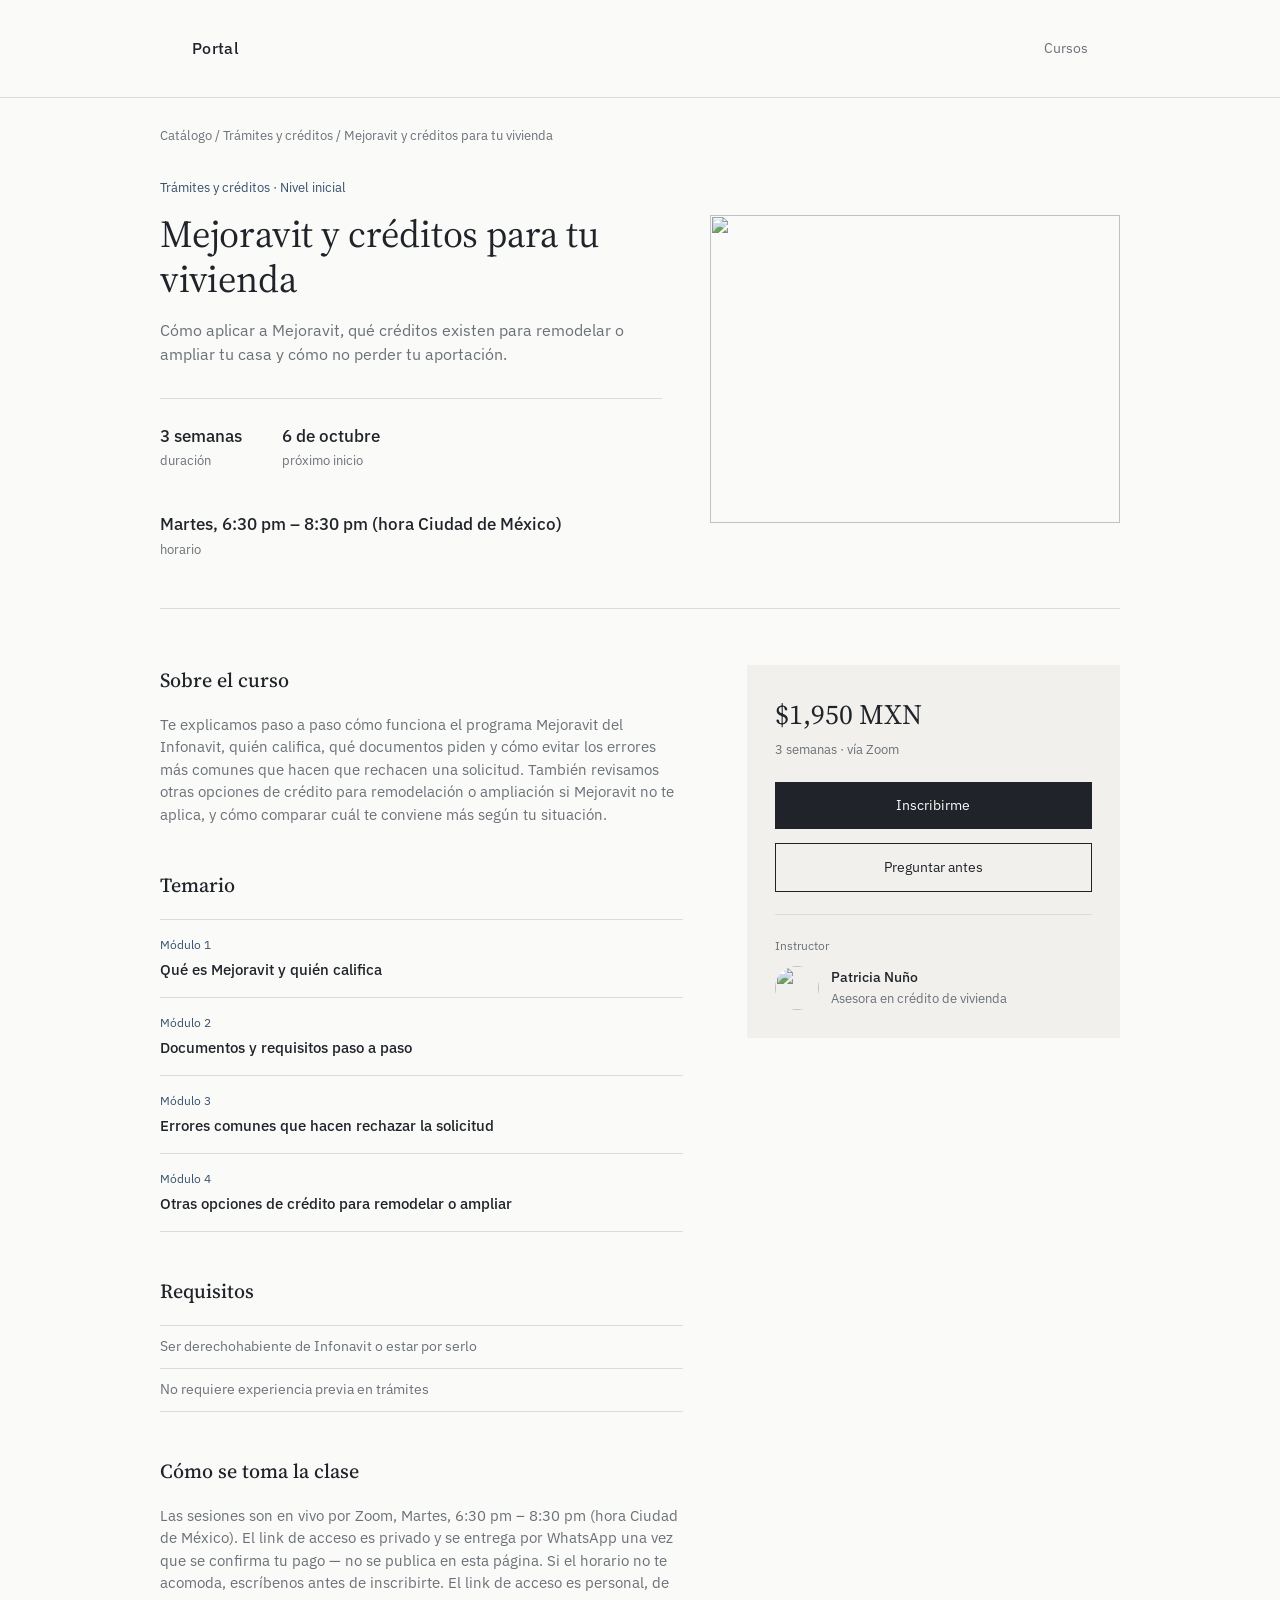
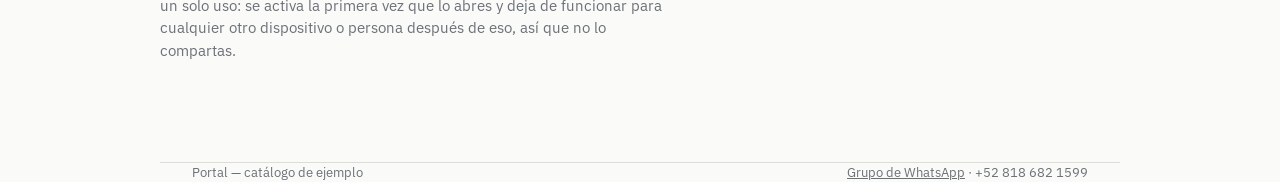
==== cursos/01-mejoravit-creditos.html @ c718700e "primera versión del sitio" ====
<!DOCTYPE html>
<html lang="es">
<head>
<meta charset="UTF-8">
<meta name="viewport" content="width=device-width, initial-scale=1.0, viewport-fit=cover">
<title>Mejoravit y créditos para tu vivienda — Portal</title>
<link rel="preconnect" href="https://fonts.googleapis.com">
<link href="https://fonts.googleapis.com/css2?family=Source+Serif+4:opsz,wght@8..60,400;8..60,500;8..60,600&family=IBM+Plex+Sans:wght@400;500&display=swap" rel="stylesheet">
<link rel="stylesheet" href="../style.css">
</head>
<body>

<header>
  <div class="wrap brandline">
    <a class="brand" href="../index.html">Portal</a>
    <nav>
      <a href="../index.html">Cursos</a>
    </nav>
  </div>
</header>

<div class="wrap breadcrumb">
  <a href="../index.html">Catálogo</a> / Trámites y créditos / Mejoravit y créditos para tu vivienda
</div>

<section class="wrap course-hero">
  <div>
    <div class="course-eyebrow">Trámites y créditos · Nivel inicial</div>
    <h1>Mejoravit y créditos para tu vivienda</h1>
    <p class="course-hero-sub">Cómo aplicar a Mejoravit, qué créditos existen para remodelar o ampliar tu casa y cómo no perder tu aportación.</p>
    <div class="course-facts">
      <div><strong>3 semanas</strong>duración</div>
      <div><strong>6 de octubre</strong>próximo inicio</div>
      <div><strong>Martes, 6:30 pm – 8:30 pm (hora Ciudad de México)</strong>horario</div>
    </div>
  </div>
  <div class="course-hero-img"><img src="https://picsum.photos/id/164/700/560" alt=""></div>
</section>

<section class="wrap detail-body">
  <div class="detail-main">
    <section class="reveal">
      <h2>Sobre el curso</h2>
      <p>Te explicamos paso a paso cómo funciona el programa Mejoravit del Infonavit, quién califica, qué documentos piden y cómo evitar los errores más comunes que hacen que rechacen una solicitud. También revisamos otras opciones de crédito para remodelación o ampliación si Mejoravit no te aplica, y cómo comparar cuál te conviene más según tu situación.</p>
    </section>
    <section class="reveal">
      <h2>Temario</h2>
      <div class="module reveal">
        <div class="module-num">Módulo 1</div>
        <div class="module-title">Qué es Mejoravit y quién califica</div>
      </div>
      <div class="module reveal">
        <div class="module-num">Módulo 2</div>
        <div class="module-title">Documentos y requisitos paso a paso</div>
      </div>
      <div class="module reveal">
        <div class="module-num">Módulo 3</div>
        <div class="module-title">Errores comunes que hacen rechazar la solicitud</div>
      </div>
      <div class="module reveal">
        <div class="module-num">Módulo 4</div>
        <div class="module-title">Otras opciones de crédito para remodelar o ampliar</div>
      </div>
    </section>
    <section class="reveal">
      <h2>Requisitos</h2>
      <ul class="req-list">
          <li>Ser derechohabiente de Infonavit o estar por serlo</li>
          <li>No requiere experiencia previa en trámites</li>
      </ul>
    </section>
    <section class="reveal">
      <h2>Cómo se toma la clase</h2>
      <p>Las sesiones son en vivo por Zoom, Martes, 6:30 pm – 8:30 pm (hora Ciudad de México). El link de acceso es privado y se entrega por WhatsApp una vez que se confirma tu pago — no se publica en esta página. Si el horario no te acomoda, escríbenos antes de inscribirte. El link de acceso es personal, de un solo uso: se activa la primera vez que lo abres y deja de funcionar para cualquier otro dispositivo o persona después de eso, así que no lo compartas.</p>
    </section>
  </div>

  <aside class="side-panel reveal">
    <div class="side-price">$1,950 MXN</div>
    <div class="side-duration">3 semanas · vía Zoom</div>
    <a class="btn-primary" href="#">Inscribirme</a>
    <a class="btn-primary" href="https://wa.me/528186821599?text=Hola%20Jennyfer%2C%20tengo%20una%20pregunta%20sobre%20el%20curso%3A%20Mejoravit%20y%20cr%C3%A9ditos%20para%20tu%20vivienda" target="_blank" rel="noopener" style="background:transparent;color:var(--ink);border:1px solid var(--ink);">Preguntar antes</a>
    <div class="instructor">
      <div class="instructor-label">Instructor</div>
      <div class="instructor-row">
        <div class="instructor-photo"><img src="https://i.pravatar.cc/88?u=mejoravit-creditos" alt=""></div>
        <div>
          <div class="instructor-name">Patricia Nuño</div>
          <div class="instructor-role">Asesora en crédito de vivienda</div>
        </div>
      </div>
    </div>
  </aside>
</section>

<footer class="wrap">
  <div>Portal — catálogo de ejemplo</div>
  <div><a href="https://chat.whatsapp.com/GaOKJKjIUR4LKkGJ25eEUl?s=cl&amp;p=i&amp;mlu=4&amp;ilr=4" target="_blank" rel="noopener">Grupo de WhatsApp</a> · +52 818 682 1599</div>
</footer>

<script>
if (!window.matchMedia('(prefers-reduced-motion: reduce)').matches) {
  var els = document.querySelectorAll('.reveal');
  var io = new IntersectionObserver(function(entries){
    entries.forEach(function(e){
      if (e.isIntersecting) { e.target.classList.add('is-visible'); io.unobserve(e.target); }
    });
  }, {threshold:0.12});
  els.forEach(function(el){ io.observe(el); });
} else {
  document.querySelectorAll('.reveal').forEach(function(el){ el.classList.add('is-visible'); });
}
document.addEventListener('contextmenu', function(e){ e.preventDefault(); });
</script>

</body>
</html>
---- style.css ----
:root{
  --bg:#FAFAF8;
  --ink:#20242A;
  --ink-soft:#6B7178;
  --accent:#37506B;
  --line:#DDDCD6;
  --panel:#F1F0EC;
}
*{box-sizing:border-box;margin:0;padding:0;}
html{scroll-behavior:smooth;}
body{
  background:var(--bg);
  color:var(--ink);
  font-family:'IBM Plex Sans',sans-serif;
  line-height:1.55;
  -webkit-font-smoothing:antialiased;
}
a{color:inherit;}
img{display:block;width:100%;height:100%;object-fit:cover;}
.wrap{max-width:960px;margin:0 auto;padding:0 32px;}

header{padding:36px 0;border-bottom:1px solid var(--line);}
.brandline{display:flex;justify-content:space-between;align-items:center;flex-wrap:wrap;gap:14px;}
.brand{font-size:16px;font-weight:500;letter-spacing:0.02em;text-decoration:none;}
nav{display:flex;gap:28px;font-size:14px;color:var(--ink-soft);}
nav a{text-decoration:none;transition:color .15s ease;}
nav a:hover{color:var(--ink);}

.hero{padding:80px 0 72px;}
h1{
  font-family:'Source Serif 4',serif;
  font-weight:400;
  font-size:clamp(32px,4.6vw,46px);
  line-height:1.18;
  max-width:640px;
  letter-spacing:-0.005em;
}
.hero-sub{margin-top:20px;max-width:480px;font-size:16px;color:var(--ink-soft);}
.hero-meta{margin-top:44px;display:flex;gap:52px;flex-wrap:wrap;}
.hero-meta div{font-size:13px;color:var(--ink-soft);}
.hero-meta strong{display:block;font-size:22px;font-weight:500;color:var(--ink);margin-bottom:2px;}

.category{padding:64px 0;border-top:1px solid var(--line);}
.cat-head{margin-bottom:36px;}
.cat-title{font-family:'Source Serif 4',serif;font-weight:400;font-size:24px;}
.cat-count{font-size:13px;color:var(--ink-soft);margin-top:4px;}

.grid{display:grid;grid-template-columns:repeat(2,1fr);gap:1px;background:var(--line);border:1px solid var(--line);}
.card{background:var(--bg);display:flex;flex-direction:column;}
.card-img{aspect-ratio:16/10;background:var(--panel);overflow:hidden;filter:grayscale(35%) contrast(1.02);}
.card-body{padding:24px;flex:1;display:flex;flex-direction:column;}
.card-title{font-family:'Source Serif 4',serif;font-size:18px;font-weight:500;margin-bottom:8px;}
.card-desc{font-size:13.5px;color:var(--ink-soft);flex:1;margin-bottom:18px;}
.card-foot{display:flex;justify-content:space-between;align-items:flex-end;border-top:1px solid var(--line);padding-top:14px;}
.price{font-size:16px;font-weight:500;}
.duration{font-size:12px;color:var(--ink-soft);margin-top:2px;}
.btn{font-size:12.5px;color:var(--accent);text-decoration:none;border-bottom:1px solid var(--accent);padding-bottom:1px;}
a.card-link{text-decoration:none;}

.cta{margin-top:8px;padding:72px 0;border-top:1px solid var(--line);display:flex;justify-content:space-between;align-items:center;flex-wrap:wrap;gap:24px;}
.cta-text{font-family:'Source Serif 4',serif;font-size:22px;max-width:420px;line-height:1.3;}
.btn-primary{display:inline-block;background:var(--ink);color:var(--bg);text-decoration:none;padding:13px 26px;font-size:13.5px;}

footer{padding:28px 0 44px;font-size:12.5px;color:var(--ink-soft);display:flex;justify-content:space-between;flex-wrap:wrap;gap:10px;border-top:1px solid var(--line);}

/* ---- course detail page ---- */
.breadcrumb{font-size:13px;color:var(--ink-soft);padding:28px 0 0;}
.breadcrumb a{text-decoration:none;color:var(--ink-soft);}
.breadcrumb a:hover{color:var(--ink);}

.course-hero{padding:32px 0 48px;display:grid;grid-template-columns:1.1fr 0.9fr;gap:48px;align-items:center;}
.course-hero-img{aspect-ratio:4/3;overflow:hidden;filter:grayscale(30%) contrast(1.02);}
.course-eyebrow{font-size:13px;color:var(--accent);margin-bottom:14px;}
.course-hero h1{font-size:clamp(28px,3.6vw,38px);max-width:none;}
.course-hero-sub{margin-top:16px;font-size:15.5px;color:var(--ink-soft);}

.course-facts{display:flex;gap:40px;flex-wrap:wrap;margin-top:32px;padding-top:24px;border-top:1px solid var(--line);}
.course-facts div{font-size:13px;color:var(--ink-soft);}
.course-facts strong{display:block;font-size:17px;font-weight:500;color:var(--ink);margin-bottom:2px;}

.detail-body{padding:56px 0;border-top:1px solid var(--line);display:grid;grid-template-columns:1.4fr 1fr;gap:64px;}
.detail-main h2{font-family:'Source Serif 4',serif;font-weight:500;font-size:20px;margin-bottom:18px;}
.detail-main section{margin-bottom:44px;}
.detail-main p{font-size:14.5px;color:var(--ink-soft);margin-bottom:14px;}

.module{border-top:1px solid var(--line);padding:16px 0;}
.module:last-child{border-bottom:1px solid var(--line);}
.module-num{font-size:12px;color:var(--accent);margin-bottom:4px;}
.module-title{font-size:14.5px;font-weight:500;}

.req-list{list-style:none;}
.req-list li{font-size:14px;color:var(--ink-soft);padding:10px 0;border-top:1px solid var(--line);}
.req-list li:last-child{border-bottom:1px solid var(--line);}

.side-panel{background:var(--panel);padding:28px;height:fit-content;position:sticky;top:24px;}
.side-price{font-family:'Source Serif 4',serif;font-size:28px;margin-bottom:4px;}
.side-duration{font-size:13px;color:var(--ink-soft);margin-bottom:22px;}
.side-panel .btn-primary{display:block;text-align:center;width:100%;margin-bottom:14px;}
.instructor{margin-top:22px;padding-top:22px;border-top:1px solid var(--line);}
.instructor-label{font-size:12px;color:var(--ink-soft);margin-bottom:10px;}
.instructor-row{display:flex;gap:12px;align-items:center;}
.instructor-photo{width:44px;height:44px;border-radius:50%;overflow:hidden;flex:none;filter:grayscale(30%);}
.instructor-name{font-size:14px;font-weight:500;}
.instructor-role{font-size:12.5px;color:var(--ink-soft);}

@media (max-width:760px){
  .course-hero{grid-template-columns:1fr;gap:24px;}
  .detail-body{grid-template-columns:1fr;gap:40px;}
  .side-panel{position:static;}
}
@media (max-width:640px){
  .grid{grid-template-columns:1fr;}
  nav{gap:18px;font-size:13px;}
  .cta{flex-direction:column;align-items:flex-start;}
}
@media (max-width:420px){
  .wrap{padding:0 20px;}
  h1{font-size:28px;}
  .hero{padding:52px 0 44px;}
  .hero-meta{gap:28px;}
  .course-facts{gap:24px;}
  .cat-title{font-size:20px;}
}

/* ---- deterrente parcial de copia (no bloquea capturas de pantalla) ---- */
body{
  -webkit-user-select:none;
  -moz-user-select:none;
  user-select:none;
  -webkit-touch-callout:none;
}
input, textarea{-webkit-user-select:text;user-select:text;}
img{-webkit-user-drag:none;user-drag:none;pointer-events:none;}
.card-img img, .course-hero-img img, .instructor-photo img{pointer-events:none;}

/* ---- animaciones de entrada ---- */
.reveal{opacity:0;transform:translateY(18px);transition:opacity .6s ease, transform .6s ease;}
.reveal.is-visible{opacity:1;transform:translateY(0);}
.btn-primary, .btn{transition:transform .15s ease, opacity .15s ease;}
.btn-primary:active{transform:scale(0.97);}
.card{transition:transform .25s ease;}
.card:hover{transform:translateY(-3px);}

@media (prefers-reduced-motion:reduce){
  html{scroll-behavior:auto;}
  *{transition:none !important;}
  .reveal{opacity:1;transform:none;}
}
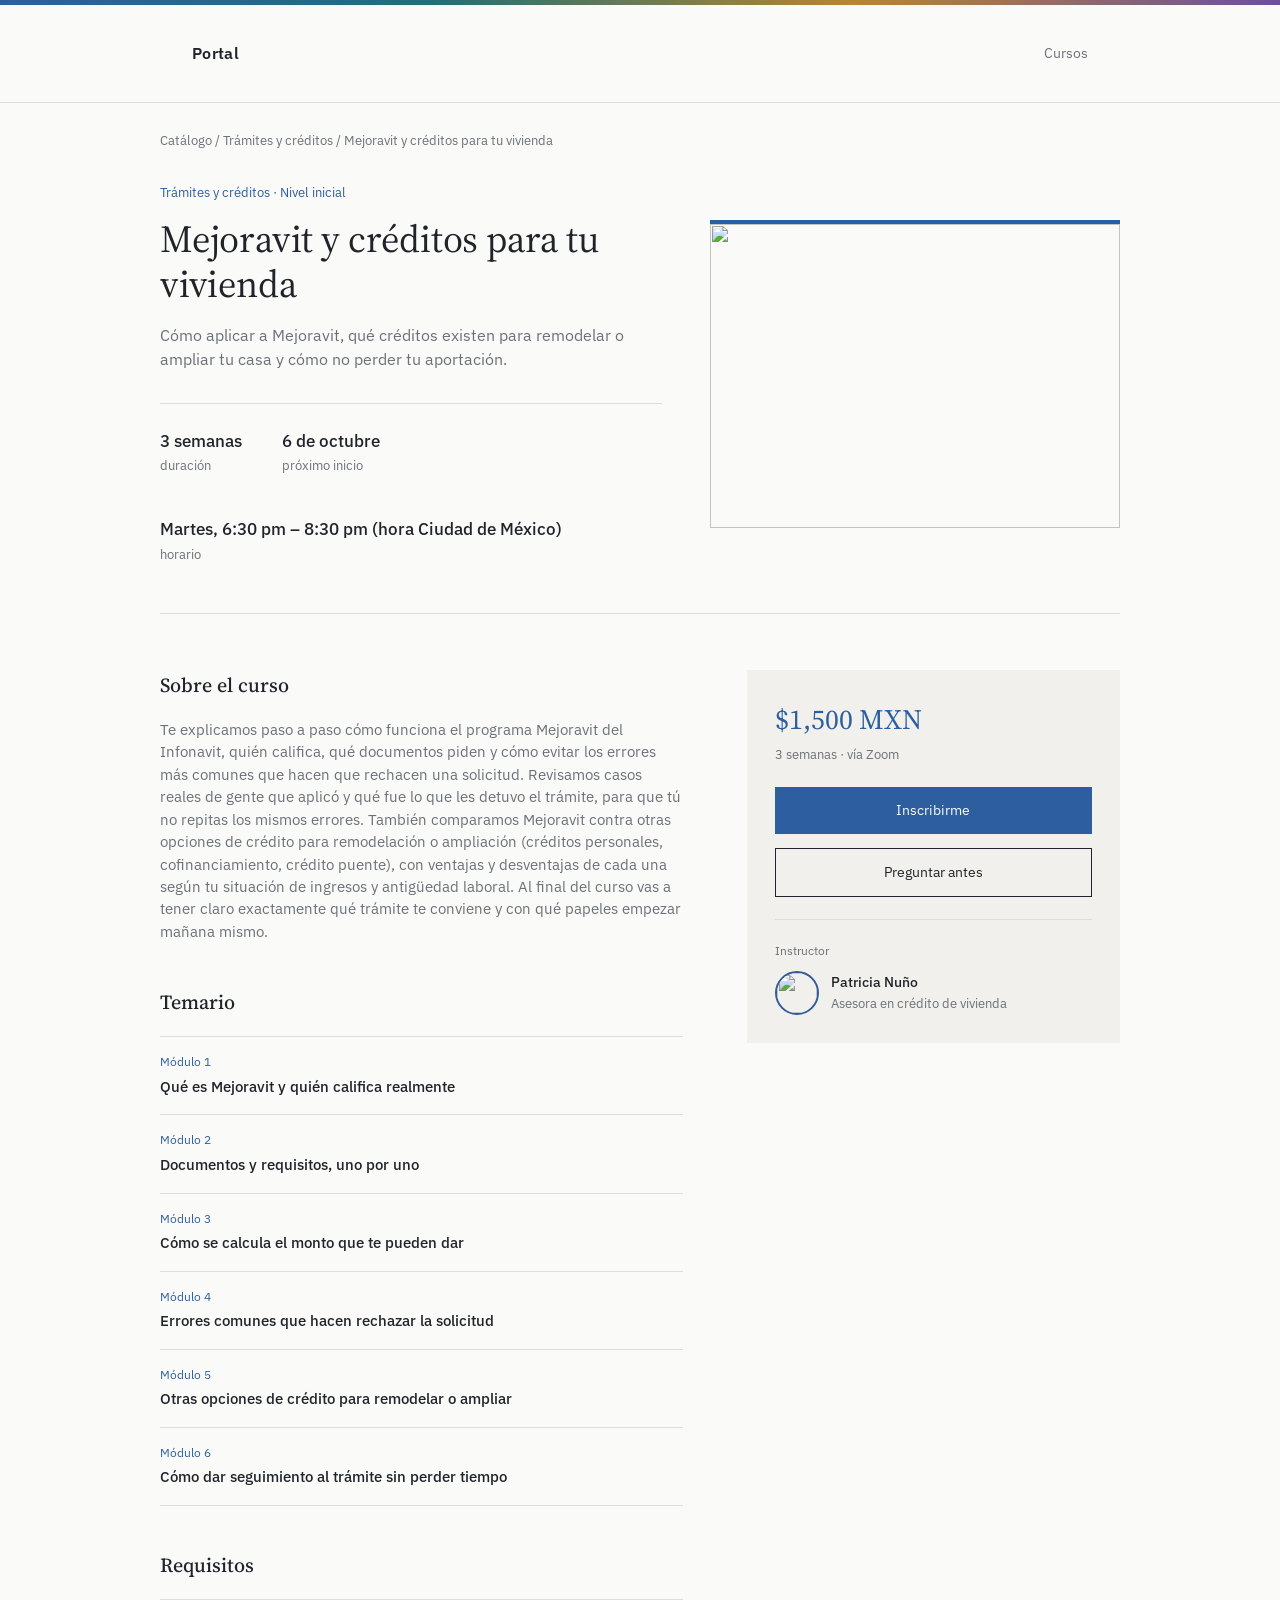
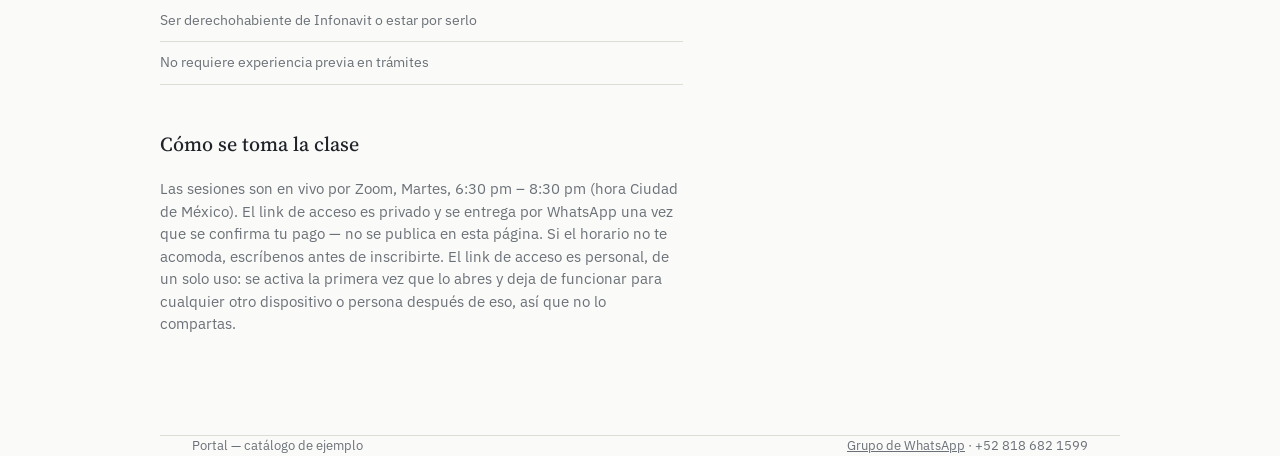
==== commit 06437a3b: "más color y contenido en los cursos" ====
--- a/cursos/01-mejoravit-creditos.html
+++ b/cursos/01-mejoravit-creditos.html
@@ -8,7 +8,8 @@
 <link href="https://fonts.googleapis.com/css2?family=Source+Serif+4:opsz,wght@8..60,400;8..60,500;8..60,600&family=IBM+Plex+Sans:wght@400;500&display=swap" rel="stylesheet">
 <link rel="stylesheet" href="../style.css">
 </head>
-<body>
+<body style="--accent:#2D5FA0;--accent-soft:#DCE6F5;">
+<div class="topbar"></div>
 
 <header>
   <div class="wrap brandline">
@@ -41,25 +42,33 @@
   <div class="detail-main">
     <section class="reveal">
       <h2>Sobre el curso</h2>
-      <p>Te explicamos paso a paso cómo funciona el programa Mejoravit del Infonavit, quién califica, qué documentos piden y cómo evitar los errores más comunes que hacen que rechacen una solicitud. También revisamos otras opciones de crédito para remodelación o ampliación si Mejoravit no te aplica, y cómo comparar cuál te conviene más según tu situación.</p>
+      <p>Te explicamos paso a paso cómo funciona el programa Mejoravit del Infonavit, quién califica, qué documentos piden y cómo evitar los errores más comunes que hacen que rechacen una solicitud. Revisamos casos reales de gente que aplicó y qué fue lo que les detuvo el trámite, para que tú no repitas los mismos errores. También comparamos Mejoravit contra otras opciones de crédito para remodelación o ampliación (créditos personales, cofinanciamiento, crédito puente), con ventajas y desventajas de cada una según tu situación de ingresos y antigüedad laboral. Al final del curso vas a tener claro exactamente qué trámite te conviene y con qué papeles empezar mañana mismo.</p>
     </section>
     <section class="reveal">
       <h2>Temario</h2>
       <div class="module reveal">
         <div class="module-num">Módulo 1</div>
-        <div class="module-title">Qué es Mejoravit y quién califica</div>
+        <div class="module-title">Qué es Mejoravit y quién califica realmente</div>
       </div>
       <div class="module reveal">
         <div class="module-num">Módulo 2</div>
-        <div class="module-title">Documentos y requisitos paso a paso</div>
+        <div class="module-title">Documentos y requisitos, uno por uno</div>
       </div>
       <div class="module reveal">
         <div class="module-num">Módulo 3</div>
+        <div class="module-title">Cómo se calcula el monto que te pueden dar</div>
+      </div>
+      <div class="module reveal">
+        <div class="module-num">Módulo 4</div>
         <div class="module-title">Errores comunes que hacen rechazar la solicitud</div>
       </div>
       <div class="module reveal">
-        <div class="module-num">Módulo 4</div>
+        <div class="module-num">Módulo 5</div>
         <div class="module-title">Otras opciones de crédito para remodelar o ampliar</div>
+      </div>
+      <div class="module reveal">
+        <div class="module-num">Módulo 6</div>
+        <div class="module-title">Cómo dar seguimiento al trámite sin perder tiempo</div>
       </div>
     </section>
     <section class="reveal">
@@ -76,7 +85,7 @@
   </div>
 
   <aside class="side-panel reveal">
-    <div class="side-price">$1,950 MXN</div>
+    <div class="side-price">$1,500 MXN</div>
     <div class="side-duration">3 semanas · vía Zoom</div>
     <a class="btn-primary" href="#">Inscribirme</a>
     <a class="btn-primary" href="https://wa.me/528186821599?text=Hola%20Jennyfer%2C%20tengo%20una%20pregunta%20sobre%20el%20curso%3A%20Mejoravit%20y%20cr%C3%A9ditos%20para%20tu%20vivienda" target="_blank" rel="noopener" style="background:transparent;color:var(--ink);border:1px solid var(--ink);">Preguntar antes</a>
--- a/style.css
+++ b/style.css
@@ -20,13 +20,14 @@
 .wrap{max-width:960px;margin:0 auto;padding:0 32px;}
 
 header{padding:36px 0;border-bottom:1px solid var(--line);}
+.topbar{height:5px;background:linear-gradient(90deg,#2D5FA0,#1F6F78,#B8862E,#6B4FA0);}
 .brandline{display:flex;justify-content:space-between;align-items:center;flex-wrap:wrap;gap:14px;}
-.brand{font-size:16px;font-weight:500;letter-spacing:0.02em;text-decoration:none;}
+.brand{font-size:16px;font-weight:600;letter-spacing:0.02em;text-decoration:none;}
 nav{display:flex;gap:28px;font-size:14px;color:var(--ink-soft);}
 nav a{text-decoration:none;transition:color .15s ease;}
 nav a:hover{color:var(--ink);}
 
-.hero{padding:80px 0 72px;}
+.hero{padding:80px 0 72px;background:linear-gradient(180deg,var(--panel) 0%, var(--bg) 100%);}
 h1{
   font-family:'Source Serif 4',serif;
   font-weight:400;
@@ -41,20 +42,21 @@
 .hero-meta strong{display:block;font-size:22px;font-weight:500;color:var(--ink);margin-bottom:2px;}
 
 .category{padding:64px 0;border-top:1px solid var(--line);}
-.cat-head{margin-bottom:36px;}
-.cat-title{font-family:'Source Serif 4',serif;font-weight:400;font-size:24px;}
+.cat-head{margin-bottom:36px;display:flex;align-items:center;gap:14px;}
+.cat-dot{width:10px;height:10px;border-radius:50%;background:var(--accent);flex:none;}
+.cat-title{font-family:'Source Serif 4',serif;font-weight:400;font-size:24px;color:var(--accent);}
 .cat-count{font-size:13px;color:var(--ink-soft);margin-top:4px;}
 
 .grid{display:grid;grid-template-columns:repeat(2,1fr);gap:1px;background:var(--line);border:1px solid var(--line);}
-.card{background:var(--bg);display:flex;flex-direction:column;}
-.card-img{aspect-ratio:16/10;background:var(--panel);overflow:hidden;filter:grayscale(35%) contrast(1.02);}
+.card{background:var(--bg);display:flex;flex-direction:column;border-top:3px solid var(--accent);}
+.card-img{aspect-ratio:16/10;background:var(--panel);overflow:hidden;filter:grayscale(8%) saturate(1.15) contrast(1.05);}
 .card-body{padding:24px;flex:1;display:flex;flex-direction:column;}
 .card-title{font-family:'Source Serif 4',serif;font-size:18px;font-weight:500;margin-bottom:8px;}
 .card-desc{font-size:13.5px;color:var(--ink-soft);flex:1;margin-bottom:18px;}
 .card-foot{display:flex;justify-content:space-between;align-items:flex-end;border-top:1px solid var(--line);padding-top:14px;}
-.price{font-size:16px;font-weight:500;}
+.price{font-size:16px;font-weight:600;color:var(--accent);}
 .duration{font-size:12px;color:var(--ink-soft);margin-top:2px;}
-.btn{font-size:12.5px;color:var(--accent);text-decoration:none;border-bottom:1px solid var(--accent);padding-bottom:1px;}
+.btn{font-size:12.5px;color:var(--bg);text-decoration:none;background:var(--accent);padding:6px 12px;border-radius:3px;}
 a.card-link{text-decoration:none;}
 
 .cta{margin-top:8px;padding:72px 0;border-top:1px solid var(--line);display:flex;justify-content:space-between;align-items:center;flex-wrap:wrap;gap:24px;}
@@ -69,7 +71,7 @@
 .breadcrumb a:hover{color:var(--ink);}
 
 .course-hero{padding:32px 0 48px;display:grid;grid-template-columns:1.1fr 0.9fr;gap:48px;align-items:center;}
-.course-hero-img{aspect-ratio:4/3;overflow:hidden;filter:grayscale(30%) contrast(1.02);}
+.course-hero-img{aspect-ratio:4/3;overflow:hidden;filter:grayscale(8%) saturate(1.15) contrast(1.05);border-top:4px solid var(--accent);}
 .course-eyebrow{font-size:13px;color:var(--accent);margin-bottom:14px;}
 .course-hero h1{font-size:clamp(28px,3.6vw,38px);max-width:none;}
 .course-hero-sub{margin-top:16px;font-size:15.5px;color:var(--ink-soft);}
@@ -93,13 +95,13 @@
 .req-list li:last-child{border-bottom:1px solid var(--line);}
 
 .side-panel{background:var(--panel);padding:28px;height:fit-content;position:sticky;top:24px;}
-.side-price{font-family:'Source Serif 4',serif;font-size:28px;margin-bottom:4px;}
+.side-price{font-family:'Source Serif 4',serif;font-size:28px;margin-bottom:4px;color:var(--accent);}
 .side-duration{font-size:13px;color:var(--ink-soft);margin-bottom:22px;}
-.side-panel .btn-primary{display:block;text-align:center;width:100%;margin-bottom:14px;}
+.side-panel .btn-primary{display:block;text-align:center;width:100%;margin-bottom:14px;background:var(--accent);}
 .instructor{margin-top:22px;padding-top:22px;border-top:1px solid var(--line);}
 .instructor-label{font-size:12px;color:var(--ink-soft);margin-bottom:10px;}
 .instructor-row{display:flex;gap:12px;align-items:center;}
-.instructor-photo{width:44px;height:44px;border-radius:50%;overflow:hidden;flex:none;filter:grayscale(30%);}
+.instructor-photo{width:44px;height:44px;border-radius:50%;overflow:hidden;flex:none;filter:grayscale(10%);border:2px solid var(--accent);}
 .instructor-name{font-size:14px;font-weight:500;}
 .instructor-role{font-size:12.5px;color:var(--ink-soft);}
 
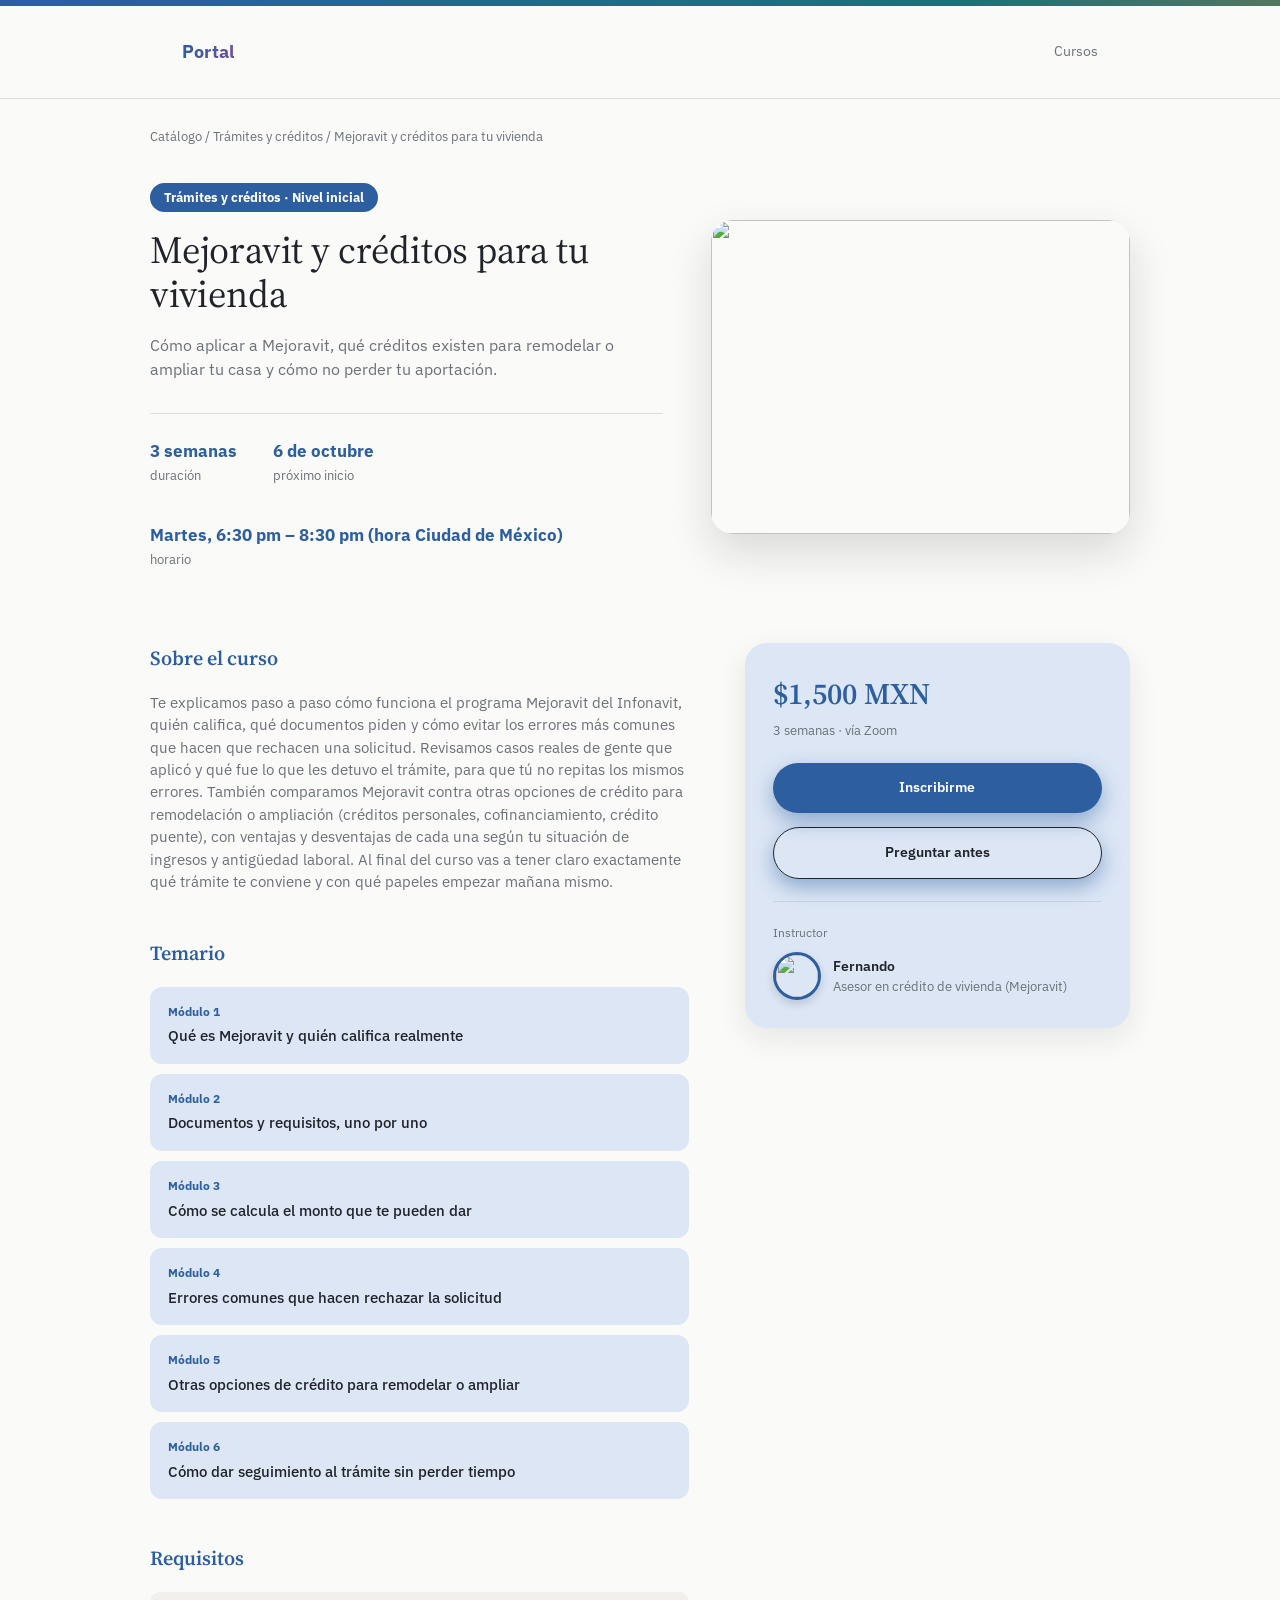
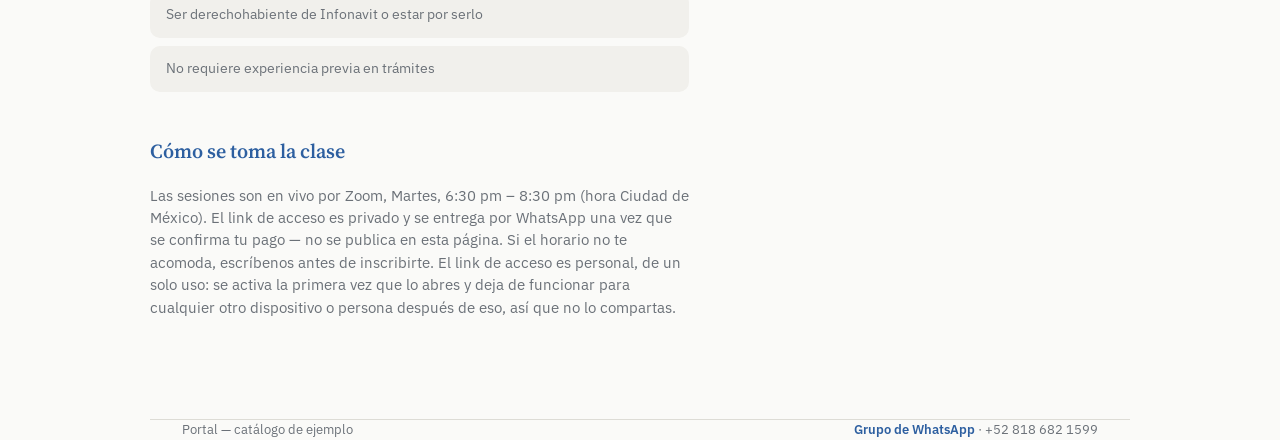
==== commit 9231fbcd: "nuevas actualizaciones" ====
--- a/cursos/01-mejoravit-creditos.html
+++ b/cursos/01-mejoravit-creditos.html
@@ -94,8 +94,8 @@
       <div class="instructor-row">
         <div class="instructor-photo"><img src="https://i.pravatar.cc/88?u=mejoravit-creditos" alt=""></div>
         <div>
-          <div class="instructor-name">Patricia Nuño</div>
-          <div class="instructor-role">Asesora en crédito de vivienda</div>
+          <div class="instructor-name">Fernando</div>
+          <div class="instructor-role">Asesor en crédito de vivienda (Mejoravit)</div>
         </div>
       </div>
     </div>
--- a/style.css
+++ b/style.css
@@ -3,8 +3,13 @@
   --ink:#20242A;
   --ink-soft:#6B7178;
   --accent:#37506B;
+  --accent-soft:#E4EAF0;
   --line:#DDDCD6;
   --panel:#F1F0EC;
+  --radius:16px;
+  --radius-lg:22px;
+  --shadow:0 10px 30px rgba(20,20,30,0.09);
+  --shadow-lg:0 18px 44px rgba(20,20,30,0.14);
 }
 *{box-sizing:border-box;margin:0;padding:0;}
 html{scroll-behavior:smooth;}
@@ -14,96 +19,154 @@
   font-family:'IBM Plex Sans',sans-serif;
   line-height:1.55;
   -webkit-font-smoothing:antialiased;
+  overflow-x:hidden;
 }
 a{color:inherit;}
 img{display:block;width:100%;height:100%;object-fit:cover;}
-.wrap{max-width:960px;margin:0 auto;padding:0 32px;}
+.wrap{max-width:980px;margin:0 auto;padding:0 32px;position:relative;}
 
-header{padding:36px 0;border-bottom:1px solid var(--line);}
-.topbar{height:5px;background:linear-gradient(90deg,#2D5FA0,#1F6F78,#B8862E,#6B4FA0);}
+.topbar{height:6px;background:linear-gradient(90deg,#2D5FA0,#1F6F78,#B8862E,#6B4FA0,#2D5FA0);background-size:300% 100%;animation:flow 8s linear infinite;}
+@keyframes flow{0%{background-position:0% 0;}100%{background-position:300% 0;}}
+
+header{padding:32px 0;border-bottom:1px solid var(--line);}
 .brandline{display:flex;justify-content:space-between;align-items:center;flex-wrap:wrap;gap:14px;}
-.brand{font-size:16px;font-weight:600;letter-spacing:0.02em;text-decoration:none;}
+.brand{font-size:18px;font-weight:700;letter-spacing:0.01em;text-decoration:none;background:linear-gradient(90deg,#2D5FA0,#6B4FA0);-webkit-background-clip:text;background-clip:text;color:transparent;}
 nav{display:flex;gap:28px;font-size:14px;color:var(--ink-soft);}
-nav a{text-decoration:none;transition:color .15s ease;}
-nav a:hover{color:var(--ink);}
+nav a{text-decoration:none;transition:color .2s ease;}
+nav a:hover{color:var(--accent);}
 
-.hero{padding:80px 0 72px;background:linear-gradient(180deg,var(--panel) 0%, var(--bg) 100%);}
+/* ---- hero ---- */
+.hero{padding:90px 0 76px;position:relative;overflow:hidden;}
+.hero::before, .hero::after{
+  content:"";position:absolute;border-radius:50%;filter:blur(50px);opacity:0.35;z-index:0;
+  animation:drift 12s ease-in-out infinite alternate;
+}
+.hero::before{width:340px;height:340px;background:#B8862E;top:-140px;right:-80px;}
+.hero::after{width:280px;height:280px;background:#6B4FA0;bottom:-120px;left:-60px;animation-delay:2s;}
+@keyframes drift{from{transform:translate(0,0) scale(1);}to{transform:translate(20px,-16px) scale(1.08);}}
+.hero > *{position:relative;z-index:1;}
 h1{
   font-family:'Source Serif 4',serif;
   font-weight:400;
-  font-size:clamp(32px,4.6vw,46px);
-  line-height:1.18;
-  max-width:640px;
+  font-size:clamp(32px,4.6vw,48px);
+  line-height:1.16;
+  max-width:660px;
   letter-spacing:-0.005em;
 }
-.hero-sub{margin-top:20px;max-width:480px;font-size:16px;color:var(--ink-soft);}
+.hero-sub{margin-top:20px;max-width:480px;font-size:16.5px;color:var(--ink-soft);}
 .hero-meta{margin-top:44px;display:flex;gap:52px;flex-wrap:wrap;}
 .hero-meta div{font-size:13px;color:var(--ink-soft);}
-.hero-meta strong{display:block;font-size:22px;font-weight:500;color:var(--ink);margin-bottom:2px;}
+.hero-meta strong{display:block;font-size:24px;font-weight:700;color:var(--accent);margin-bottom:2px;}
 
-.category{padding:64px 0;border-top:1px solid var(--line);}
-.cat-head{margin-bottom:36px;display:flex;align-items:center;gap:14px;}
-.cat-dot{width:10px;height:10px;border-radius:50%;background:var(--accent);flex:none;}
-.cat-title{font-family:'Source Serif 4',serif;font-weight:400;font-size:24px;color:var(--accent);}
+/* ---- categorías con color de fondo ---- */
+.category{padding:44px 32px;margin:28px 0;border-radius:var(--radius-lg);background:var(--accent-soft);position:relative;overflow:hidden;}
+.cat-head{margin-bottom:30px;display:flex;align-items:center;gap:12px;}
+.cat-dot{width:12px;height:12px;border-radius:50%;background:var(--accent);flex:none;box-shadow:0 0 0 5px color-mix(in srgb, var(--accent) 20%, transparent);}
+.cat-title{font-family:'Source Serif 4',serif;font-weight:500;font-size:25px;color:var(--accent);}
 .cat-count{font-size:13px;color:var(--ink-soft);margin-top:4px;}
 
-.grid{display:grid;grid-template-columns:repeat(2,1fr);gap:1px;background:var(--line);border:1px solid var(--line);}
-.card{background:var(--bg);display:flex;flex-direction:column;border-top:3px solid var(--accent);}
-.card-img{aspect-ratio:16/10;background:var(--panel);overflow:hidden;filter:grayscale(8%) saturate(1.15) contrast(1.05);}
-.card-body{padding:24px;flex:1;display:flex;flex-direction:column;}
-.card-title{font-family:'Source Serif 4',serif;font-size:18px;font-weight:500;margin-bottom:8px;}
+.grid{display:grid;grid-template-columns:repeat(2,1fr);gap:20px;}
+.card{
+  background:var(--bg);
+  display:flex;flex-direction:column;
+  border-radius:var(--radius);
+  box-shadow:var(--shadow);
+  overflow:hidden;
+  transition:transform .3s cubic-bezier(.2,.8,.2,1), box-shadow .3s ease;
+}
+.card:hover{transform:translateY(-6px) scale(1.01);box-shadow:var(--shadow-lg);}
+.card-img{aspect-ratio:16/10;background:var(--panel);overflow:hidden;filter:saturate(1.2) contrast(1.05);}
+.card-img img{transition:transform .5s ease;}
+.card:hover .card-img img{transform:scale(1.08);}
+.card-body{padding:22px;flex:1;display:flex;flex-direction:column;}
+.card-title{font-family:'Source Serif 4',serif;font-size:18px;font-weight:600;margin-bottom:8px;}
 .card-desc{font-size:13.5px;color:var(--ink-soft);flex:1;margin-bottom:18px;}
-.card-foot{display:flex;justify-content:space-between;align-items:flex-end;border-top:1px solid var(--line);padding-top:14px;}
-.price{font-size:16px;font-weight:600;color:var(--accent);}
+.card-foot{display:flex;justify-content:space-between;align-items:flex-end;}
+.price{font-size:17px;font-weight:700;color:var(--accent);}
 .duration{font-size:12px;color:var(--ink-soft);margin-top:2px;}
-.btn{font-size:12.5px;color:var(--bg);text-decoration:none;background:var(--accent);padding:6px 12px;border-radius:3px;}
+.btn{
+  font-size:12.5px;font-weight:600;color:#fff;text-decoration:none;
+  background:var(--accent);padding:8px 16px;border-radius:999px;
+  box-shadow:0 4px 12px color-mix(in srgb, var(--accent) 45%, transparent);
+  transition:transform .2s ease, box-shadow .2s ease;
+}
+.card:hover .btn{transform:translateY(-2px);box-shadow:0 8px 18px color-mix(in srgb, var(--accent) 55%, transparent);}
 a.card-link{text-decoration:none;}
 
-.cta{margin-top:8px;padding:72px 0;border-top:1px solid var(--line);display:flex;justify-content:space-between;align-items:center;flex-wrap:wrap;gap:24px;}
-.cta-text{font-family:'Source Serif 4',serif;font-size:22px;max-width:420px;line-height:1.3;}
-.btn-primary{display:inline-block;background:var(--ink);color:var(--bg);text-decoration:none;padding:13px 26px;font-size:13.5px;}
+.cta{
+  margin:36px 0;padding:52px 40px;border-radius:var(--radius-lg);
+  background:linear-gradient(120deg,#2D5FA0,#6B4FA0);
+  color:#fff;
+  display:flex;justify-content:space-between;align-items:center;flex-wrap:wrap;gap:24px;
+  box-shadow:var(--shadow-lg);
+}
+.cta-text{font-family:'Source Serif 4',serif;font-size:23px;max-width:440px;line-height:1.3;}
+.btn-primary{
+  display:inline-block;background:#fff;color:var(--ink);
+  text-decoration:none;padding:14px 28px;font-size:14px;font-weight:600;
+  border-radius:999px;transition:transform .2s ease, box-shadow .2s ease;
+  box-shadow:0 6px 18px rgba(0,0,0,0.18);
+}
+.btn-primary:hover{transform:translateY(-2px) scale(1.02);}
+.btn-primary:active{transform:scale(0.97);}
 
-footer{padding:28px 0 44px;font-size:12.5px;color:var(--ink-soft);display:flex;justify-content:space-between;flex-wrap:wrap;gap:10px;border-top:1px solid var(--line);}
+footer{padding:32px 0 48px;font-size:12.5px;color:var(--ink-soft);display:flex;justify-content:space-between;flex-wrap:wrap;gap:10px;border-top:1px solid var(--line);}
+footer a{color:var(--accent);text-decoration:none;font-weight:600;}
 
 /* ---- course detail page ---- */
 .breadcrumb{font-size:13px;color:var(--ink-soft);padding:28px 0 0;}
 .breadcrumb a{text-decoration:none;color:var(--ink-soft);}
-.breadcrumb a:hover{color:var(--ink);}
+.breadcrumb a:hover{color:var(--accent);}
 
-.course-hero{padding:32px 0 48px;display:grid;grid-template-columns:1.1fr 0.9fr;gap:48px;align-items:center;}
-.course-hero-img{aspect-ratio:4/3;overflow:hidden;filter:grayscale(8%) saturate(1.15) contrast(1.05);border-top:4px solid var(--accent);}
-.course-eyebrow{font-size:13px;color:var(--accent);margin-bottom:14px;}
+.course-hero{padding:36px 0 52px;display:grid;grid-template-columns:1.1fr 0.9fr;gap:48px;align-items:center;}
+.course-hero-img{aspect-ratio:4/3;overflow:hidden;filter:saturate(1.2) contrast(1.05);border-radius:var(--radius-lg);box-shadow:var(--shadow-lg);}
+.course-eyebrow{
+  display:inline-block;font-size:12.5px;font-weight:700;color:#fff;
+  background:var(--accent);padding:5px 14px;border-radius:999px;margin-bottom:16px;
+}
 .course-hero h1{font-size:clamp(28px,3.6vw,38px);max-width:none;}
 .course-hero-sub{margin-top:16px;font-size:15.5px;color:var(--ink-soft);}
 
-.course-facts{display:flex;gap:40px;flex-wrap:wrap;margin-top:32px;padding-top:24px;border-top:1px solid var(--line);}
+.course-facts{display:flex;gap:36px;flex-wrap:wrap;margin-top:32px;padding-top:24px;border-top:1px solid var(--line);}
 .course-facts div{font-size:13px;color:var(--ink-soft);}
-.course-facts strong{display:block;font-size:17px;font-weight:500;color:var(--ink);margin-bottom:2px;}
+.course-facts strong{display:block;font-size:17px;font-weight:700;color:var(--accent);margin-bottom:2px;}
 
-.detail-body{padding:56px 0;border-top:1px solid var(--line);display:grid;grid-template-columns:1.4fr 1fr;gap:64px;}
-.detail-main h2{font-family:'Source Serif 4',serif;font-weight:500;font-size:20px;margin-bottom:18px;}
+.detail-body{padding:20px 0 56px;display:grid;grid-template-columns:1.4fr 1fr;gap:56px;}
+.detail-main h2{font-family:'Source Serif 4',serif;font-weight:600;font-size:20px;margin-bottom:18px;color:var(--accent);}
 .detail-main section{margin-bottom:44px;}
 .detail-main p{font-size:14.5px;color:var(--ink-soft);margin-bottom:14px;}
 
-.module{border-top:1px solid var(--line);padding:16px 0;}
-.module:last-child{border-bottom:1px solid var(--line);}
-.module-num{font-size:12px;color:var(--accent);margin-bottom:4px;}
+.module{background:var(--accent-soft);border-radius:12px;padding:16px 18px;margin-bottom:10px;transition:transform .2s ease;}
+.module:hover{transform:translateX(4px);}
+.module-num{font-size:12px;font-weight:700;color:var(--accent);margin-bottom:4px;}
 .module-title{font-size:14.5px;font-weight:500;}
 
 .req-list{list-style:none;}
-.req-list li{font-size:14px;color:var(--ink-soft);padding:10px 0;border-top:1px solid var(--line);}
-.req-list li:last-child{border-bottom:1px solid var(--line);}
+.req-list li{font-size:14px;color:var(--ink-soft);padding:12px 16px;border-radius:10px;margin-bottom:8px;background:var(--panel);}
 
-.side-panel{background:var(--panel);padding:28px;height:fit-content;position:sticky;top:24px;}
-.side-price{font-family:'Source Serif 4',serif;font-size:28px;margin-bottom:4px;color:var(--accent);}
+.side-panel{background:var(--accent-soft);border-radius:var(--radius-lg);padding:28px;height:fit-content;position:sticky;top:24px;box-shadow:var(--shadow);}
+.side-price{font-family:'Source Serif 4',serif;font-size:30px;margin-bottom:4px;color:var(--accent);font-weight:600;}
 .side-duration{font-size:13px;color:var(--ink-soft);margin-bottom:22px;}
-.side-panel .btn-primary{display:block;text-align:center;width:100%;margin-bottom:14px;background:var(--accent);}
-.instructor{margin-top:22px;padding-top:22px;border-top:1px solid var(--line);}
+.side-panel .btn-primary{display:block;text-align:center;width:100%;margin-bottom:14px;background:var(--accent);color:#fff;box-shadow:0 8px 20px color-mix(in srgb, var(--accent) 45%, transparent);}
+.instructor{margin-top:22px;padding-top:22px;border-top:1px solid rgba(0,0,0,0.08);}
 .instructor-label{font-size:12px;color:var(--ink-soft);margin-bottom:10px;}
 .instructor-row{display:flex;gap:12px;align-items:center;}
-.instructor-photo{width:44px;height:44px;border-radius:50%;overflow:hidden;flex:none;filter:grayscale(10%);border:2px solid var(--accent);}
-.instructor-name{font-size:14px;font-weight:500;}
+.instructor-photo{width:48px;height:48px;border-radius:50%;overflow:hidden;flex:none;border:3px solid var(--accent);box-shadow:0 4px 10px rgba(0,0,0,0.15);}
+.instructor-name{font-size:14px;font-weight:600;}
 .instructor-role{font-size:12.5px;color:var(--ink-soft);}
+
+/* ---- animaciones de entrada ---- */
+.reveal{opacity:0;transform:translateY(22px);transition:opacity .6s ease, transform .6s ease;}
+.reveal.is-visible{opacity:1;transform:translateY(0);}
+.grid .reveal:nth-child(1){transition-delay:.05s;}
+.grid .reveal:nth-child(2){transition-delay:.15s;}
+
+/* ---- deterrente parcial de copia (no bloquea capturas de pantalla) ---- */
+body{
+  -webkit-user-select:none;-moz-user-select:none;user-select:none;-webkit-touch-callout:none;
+}
+input, textarea{-webkit-user-select:text;user-select:text;}
+img{-webkit-user-drag:none;user-drag:none;pointer-events:none;}
 
 @media (max-width:760px){
   .course-hero{grid-template-columns:1fr;gap:24px;}
@@ -113,38 +176,19 @@
 @media (max-width:640px){
   .grid{grid-template-columns:1fr;}
   nav{gap:18px;font-size:13px;}
-  .cta{flex-direction:column;align-items:flex-start;}
+  .cta{flex-direction:column;align-items:flex-start;padding:36px 26px;}
+  .category{padding:32px 20px;}
 }
 @media (max-width:420px){
   .wrap{padding:0 20px;}
-  h1{font-size:28px;}
-  .hero{padding:52px 0 44px;}
-  .hero-meta{gap:28px;}
-  .course-facts{gap:24px;}
-  .cat-title{font-size:20px;}
+  h1{font-size:27px;}
+  .hero{padding:56px 0 46px;}
+  .hero-meta{gap:26px;}
+  .course-facts{gap:22px;}
+  .cat-title{font-size:19px;}
 }
-
-/* ---- deterrente parcial de copia (no bloquea capturas de pantalla) ---- */
-body{
-  -webkit-user-select:none;
-  -moz-user-select:none;
-  user-select:none;
-  -webkit-touch-callout:none;
-}
-input, textarea{-webkit-user-select:text;user-select:text;}
-img{-webkit-user-drag:none;user-drag:none;pointer-events:none;}
-.card-img img, .course-hero-img img, .instructor-photo img{pointer-events:none;}
-
-/* ---- animaciones de entrada ---- */
-.reveal{opacity:0;transform:translateY(18px);transition:opacity .6s ease, transform .6s ease;}
-.reveal.is-visible{opacity:1;transform:translateY(0);}
-.btn-primary, .btn{transition:transform .15s ease, opacity .15s ease;}
-.btn-primary:active{transform:scale(0.97);}
-.card{transition:transform .25s ease;}
-.card:hover{transform:translateY(-3px);}
-
 @media (prefers-reduced-motion:reduce){
   html{scroll-behavior:auto;}
-  *{transition:none !important;}
+  *{animation:none !important;transition:none !important;}
   .reveal{opacity:1;transform:none;}
 }
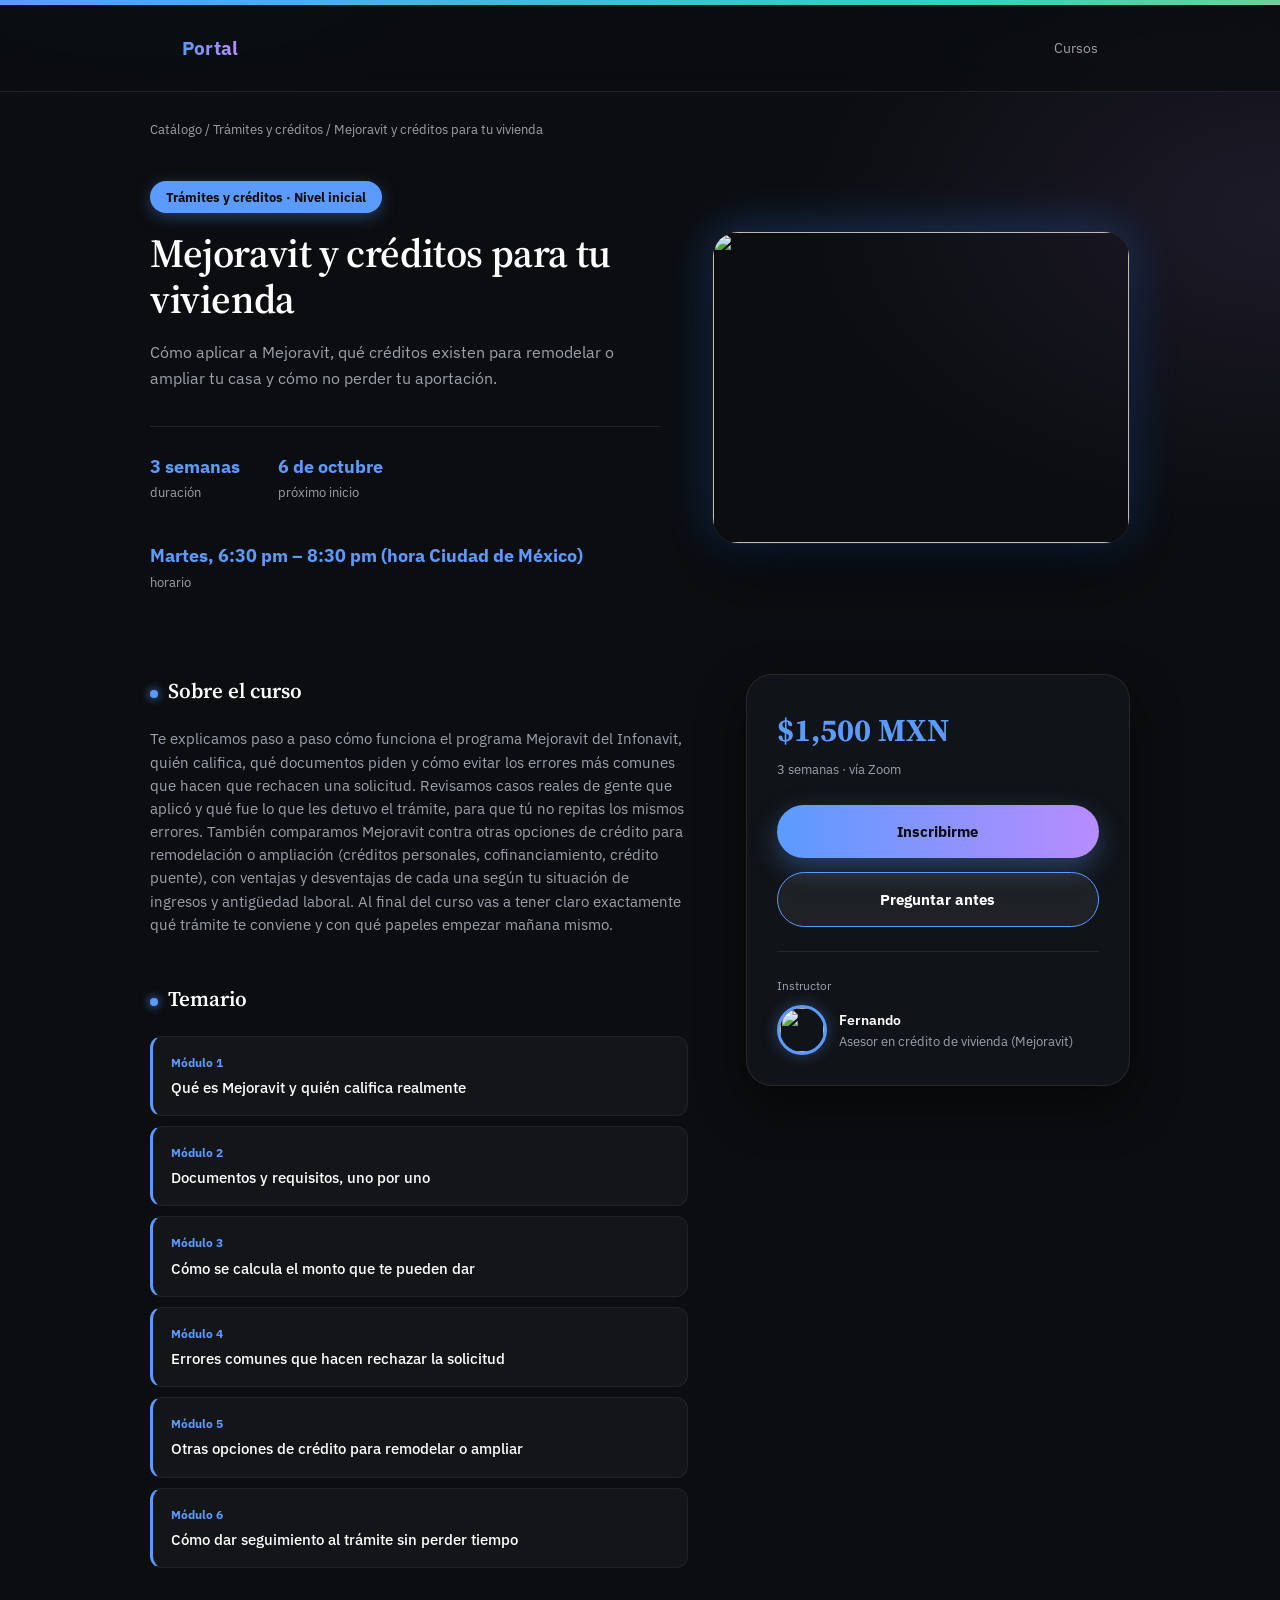
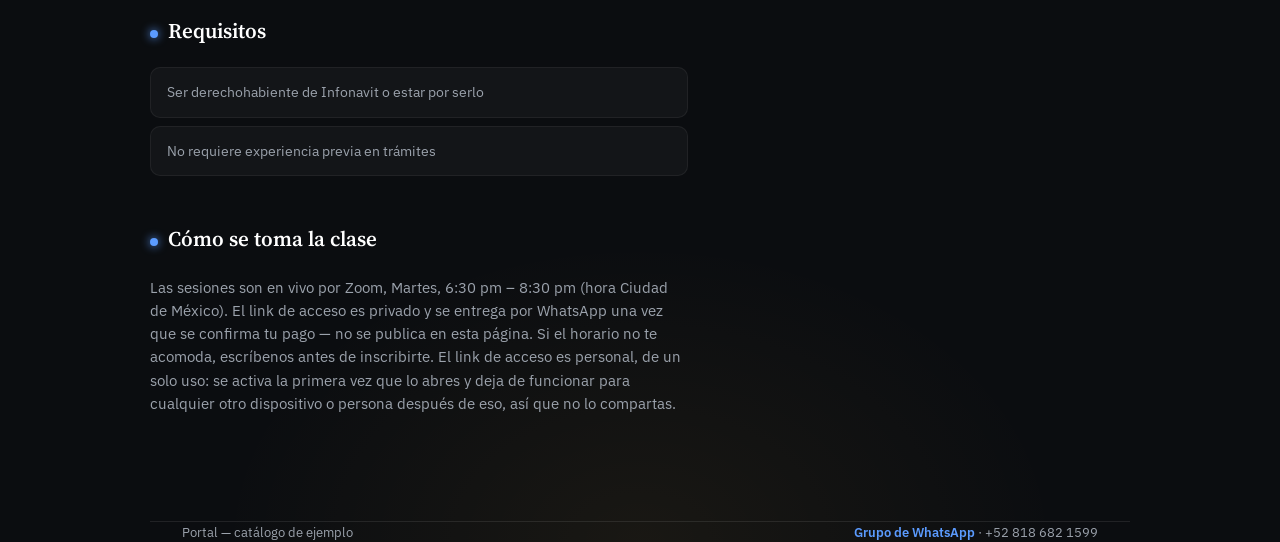
==== commit 176d1f62: "nueva actualizacion" ====
--- a/cursos/01-mejoravit-creditos.html
+++ b/cursos/01-mejoravit-creditos.html
@@ -8,7 +8,7 @@
 <link href="https://fonts.googleapis.com/css2?family=Source+Serif+4:opsz,wght@8..60,400;8..60,500;8..60,600&family=IBM+Plex+Sans:wght@400;500&display=swap" rel="stylesheet">
 <link rel="stylesheet" href="../style.css">
 </head>
-<body style="--accent:#2D5FA0;--accent-soft:#DCE6F5;">
+<body style="--accent:#5B9BFF;--accent-soft:rgba(91,155,255,0.10);--glow:rgba(91,155,255,0.35);">
 <div class="topbar"></div>
 
 <header>
@@ -88,7 +88,7 @@
     <div class="side-price">$1,500 MXN</div>
     <div class="side-duration">3 semanas · vía Zoom</div>
     <a class="btn-primary" href="#">Inscribirme</a>
-    <a class="btn-primary" href="https://wa.me/528186821599?text=Hola%20Jennyfer%2C%20tengo%20una%20pregunta%20sobre%20el%20curso%3A%20Mejoravit%20y%20cr%C3%A9ditos%20para%20tu%20vivienda" target="_blank" rel="noopener" style="background:transparent;color:var(--ink);border:1px solid var(--ink);">Preguntar antes</a>
+    <a class="btn-primary" href="https://wa.me/528186821599?text=Hola%20Jennyfer%2C%20tengo%20una%20pregunta%20sobre%20el%20curso%3A%20Mejoravit%20y%20cr%C3%A9ditos%20para%20tu%20vivienda" target="_blank" rel="noopener" style="background:rgba(255,255,255,0.06);color:#fff;border:1px solid var(--accent);box-shadow:none;">Preguntar antes</a>
     <div class="instructor">
       <div class="instructor-label">Instructor</div>
       <div class="instructor-row">
--- a/style.css
+++ b/style.css
@@ -1,23 +1,27 @@
 :root{
-  --bg:#FAFAF8;
-  --ink:#20242A;
-  --ink-soft:#6B7178;
-  --accent:#37506B;
-  --accent-soft:#E4EAF0;
-  --line:#DDDCD6;
-  --panel:#F1F0EC;
-  --radius:16px;
-  --radius-lg:22px;
-  --shadow:0 10px 30px rgba(20,20,30,0.09);
-  --shadow-lg:0 18px 44px rgba(20,20,30,0.14);
+  --bg:#0B0D10;
+  --bg-2:#101317;
+  --ink:#F4F5F7;
+  --ink-soft:#9BA2AC;
+  --line:rgba(255,255,255,0.09);
+  --panel:rgba(255,255,255,0.035);
+  --accent:#5B9BFF;
+  --accent-soft:rgba(91,155,255,0.10);
+  --glow:rgba(91,155,255,0.35);
+  --radius:18px;
+  --radius-lg:26px;
 }
 *{box-sizing:border-box;margin:0;padding:0;}
 html{scroll-behavior:smooth;}
 body{
-  background:var(--bg);
+  background:
+    radial-gradient(760px 460px at 12% -8%, rgba(91,155,255,0.14), transparent 60%),
+    radial-gradient(820px 520px at 100% 10%, rgba(184,140,255,0.10), transparent 60%),
+    radial-gradient(700px 500px at 50% 100%, rgba(255,194,76,0.06), transparent 60%),
+    var(--bg);
   color:var(--ink);
   font-family:'IBM Plex Sans',sans-serif;
-  line-height:1.55;
+  line-height:1.6;
   -webkit-font-smoothing:antialiased;
   overflow-x:hidden;
 }
@@ -25,92 +29,115 @@
 img{display:block;width:100%;height:100%;object-fit:cover;}
 .wrap{max-width:980px;margin:0 auto;padding:0 32px;position:relative;}
 
-.topbar{height:6px;background:linear-gradient(90deg,#2D5FA0,#1F6F78,#B8862E,#6B4FA0,#2D5FA0);background-size:300% 100%;animation:flow 8s linear infinite;}
+.topbar{height:5px;background:linear-gradient(90deg,#5B9BFF,#2DD4BF,#FFC24C,#B88CFF,#5B9BFF);background-size:300% 100%;animation:flow 7s linear infinite;}
 @keyframes flow{0%{background-position:0% 0;}100%{background-position:300% 0;}}
 
-header{padding:32px 0;border-bottom:1px solid var(--line);}
+header{padding:28px 0;border-bottom:1px solid var(--line);position:sticky;top:0;z-index:50;backdrop-filter:blur(14px);background:rgba(11,13,16,0.72);}
 .brandline{display:flex;justify-content:space-between;align-items:center;flex-wrap:wrap;gap:14px;}
-.brand{font-size:18px;font-weight:700;letter-spacing:0.01em;text-decoration:none;background:linear-gradient(90deg,#2D5FA0,#6B4FA0);-webkit-background-clip:text;background-clip:text;color:transparent;}
+.brand{
+  font-size:19px;font-weight:800;letter-spacing:0.01em;text-decoration:none;
+  background:linear-gradient(90deg,#5B9BFF,#B88CFF,#FFC24C);
+  background-size:200% auto;
+  -webkit-background-clip:text;background-clip:text;color:transparent;
+  animation:shine 6s ease-in-out infinite;
+}
+@keyframes shine{0%,100%{background-position:0% center;}50%{background-position:100% center;}}
 nav{display:flex;gap:28px;font-size:14px;color:var(--ink-soft);}
 nav a{text-decoration:none;transition:color .2s ease;}
-nav a:hover{color:var(--accent);}
+nav a:hover{color:#fff;}
 
 /* ---- hero ---- */
-.hero{padding:90px 0 76px;position:relative;overflow:hidden;}
+.hero{padding:100px 0 84px;position:relative;overflow:hidden;}
 .hero::before, .hero::after{
-  content:"";position:absolute;border-radius:50%;filter:blur(50px);opacity:0.35;z-index:0;
-  animation:drift 12s ease-in-out infinite alternate;
-}
-.hero::before{width:340px;height:340px;background:#B8862E;top:-140px;right:-80px;}
-.hero::after{width:280px;height:280px;background:#6B4FA0;bottom:-120px;left:-60px;animation-delay:2s;}
-@keyframes drift{from{transform:translate(0,0) scale(1);}to{transform:translate(20px,-16px) scale(1.08);}}
+  content:"";position:absolute;border-radius:50%;filter:blur(70px);opacity:0.55;z-index:0;
+  animation:drift 11s ease-in-out infinite alternate;
+}
+.hero::before{width:380px;height:380px;background:#5B9BFF;top:-160px;right:-100px;}
+.hero::after{width:320px;height:320px;background:#B88CFF;bottom:-140px;left:-80px;animation-delay:2.5s;}
+@keyframes drift{from{transform:translate(0,0) scale(1);}to{transform:translate(24px,-20px) scale(1.1);}}
 .hero > *{position:relative;z-index:1;}
 h1{
   font-family:'Source Serif 4',serif;
-  font-weight:400;
-  font-size:clamp(32px,4.6vw,48px);
-  line-height:1.16;
-  max-width:660px;
-  letter-spacing:-0.005em;
-}
-.hero-sub{margin-top:20px;max-width:480px;font-size:16.5px;color:var(--ink-soft);}
-.hero-meta{margin-top:44px;display:flex;gap:52px;flex-wrap:wrap;}
+  font-weight:600;
+  font-size:clamp(34px,5vw,52px);
+  line-height:1.14;
+  max-width:680px;
+  letter-spacing:-0.01em;
+  color:#fff;
+}
+.hero-sub{margin-top:22px;max-width:490px;font-size:17px;color:var(--ink-soft);}
+.hero-meta{margin-top:48px;display:flex;gap:56px;flex-wrap:wrap;}
 .hero-meta div{font-size:13px;color:var(--ink-soft);}
-.hero-meta strong{display:block;font-size:24px;font-weight:700;color:var(--accent);margin-bottom:2px;}
-
-/* ---- categorías con color de fondo ---- */
-.category{padding:44px 32px;margin:28px 0;border-radius:var(--radius-lg);background:var(--accent-soft);position:relative;overflow:hidden;}
-.cat-head{margin-bottom:30px;display:flex;align-items:center;gap:12px;}
-.cat-dot{width:12px;height:12px;border-radius:50%;background:var(--accent);flex:none;box-shadow:0 0 0 5px color-mix(in srgb, var(--accent) 20%, transparent);}
-.cat-title{font-family:'Source Serif 4',serif;font-weight:500;font-size:25px;color:var(--accent);}
+.hero-meta strong{
+  display:block;font-size:26px;font-weight:700;margin-bottom:2px;
+  background:linear-gradient(90deg,#5B9BFF,#B88CFF);
+  -webkit-background-clip:text;background-clip:text;color:transparent;
+}
+
+/* ---- categorías ---- */
+.category{
+  padding:46px 34px;margin:30px 0;border-radius:var(--radius-lg);
+  background:var(--accent-soft);
+  border:1px solid rgba(255,255,255,0.06);
+  position:relative;overflow:hidden;
+}
+.cat-head{margin-bottom:32px;display:flex;align-items:center;gap:12px;}
+.cat-dot{width:12px;height:12px;border-radius:50%;background:var(--accent);flex:none;box-shadow:0 0 0 6px var(--glow), 0 0 18px var(--accent);animation:pulse 2.4s ease-in-out infinite;}
+@keyframes pulse{0%,100%{opacity:1;}50%{opacity:0.55;}}
+.cat-title{font-family:'Source Serif 4',serif;font-weight:600;font-size:26px;color:#fff;}
 .cat-count{font-size:13px;color:var(--ink-soft);margin-top:4px;}
 
-.grid{display:grid;grid-template-columns:repeat(2,1fr);gap:20px;}
+.grid{display:grid;grid-template-columns:repeat(2,1fr);gap:22px;}
 .card{
-  background:var(--bg);
+  background:var(--bg-2);
+  border:1px solid rgba(255,255,255,0.07);
   display:flex;flex-direction:column;
   border-radius:var(--radius);
-  box-shadow:var(--shadow);
+  box-shadow:0 10px 30px rgba(0,0,0,0.35);
   overflow:hidden;
-  transition:transform .3s cubic-bezier(.2,.8,.2,1), box-shadow .3s ease;
-}
-.card:hover{transform:translateY(-6px) scale(1.01);box-shadow:var(--shadow-lg);}
-.card-img{aspect-ratio:16/10;background:var(--panel);overflow:hidden;filter:saturate(1.2) contrast(1.05);}
-.card-img img{transition:transform .5s ease;}
-.card:hover .card-img img{transform:scale(1.08);}
-.card-body{padding:22px;flex:1;display:flex;flex-direction:column;}
-.card-title{font-family:'Source Serif 4',serif;font-size:18px;font-weight:600;margin-bottom:8px;}
-.card-desc{font-size:13.5px;color:var(--ink-soft);flex:1;margin-bottom:18px;}
+  transition:transform .35s cubic-bezier(.2,.8,.2,1), box-shadow .35s ease, border-color .35s ease;
+}
+.card:hover{transform:translateY(-8px) scale(1.015);box-shadow:0 22px 48px rgba(0,0,0,0.5), 0 0 0 1px var(--glow), 0 0 40px var(--glow);border-color:var(--accent);}
+.card-img{aspect-ratio:16/10;background:var(--panel);overflow:hidden;position:relative;filter:saturate(1.25) contrast(1.08) brightness(0.94);}
+.card-img::after{content:"";position:absolute;inset:0;background:linear-gradient(180deg,transparent 40%, rgba(0,0,0,0.55) 100%);}
+.card-img img{transition:transform .6s ease;}
+.card:hover .card-img img{transform:scale(1.1);}
+.card-body{padding:24px;flex:1;display:flex;flex-direction:column;}
+.card-title{font-family:'Source Serif 4',serif;font-size:18.5px;font-weight:600;margin-bottom:8px;color:#fff;}
+.card-desc{font-size:13.5px;color:var(--ink-soft);flex:1;margin-bottom:20px;}
 .card-foot{display:flex;justify-content:space-between;align-items:flex-end;}
-.price{font-size:17px;font-weight:700;color:var(--accent);}
+.price{font-size:18px;font-weight:700;color:var(--accent);}
 .duration{font-size:12px;color:var(--ink-soft);margin-top:2px;}
 .btn{
-  font-size:12.5px;font-weight:600;color:#fff;text-decoration:none;
-  background:var(--accent);padding:8px 16px;border-radius:999px;
-  box-shadow:0 4px 12px color-mix(in srgb, var(--accent) 45%, transparent);
+  font-size:12.5px;font-weight:700;color:#0B0D10;text-decoration:none;
+  background:var(--accent);padding:9px 18px;border-radius:999px;
+  box-shadow:0 4px 16px var(--glow);
   transition:transform .2s ease, box-shadow .2s ease;
 }
-.card:hover .btn{transform:translateY(-2px);box-shadow:0 8px 18px color-mix(in srgb, var(--accent) 55%, transparent);}
+.card:hover .btn{transform:translateY(-2px);box-shadow:0 10px 24px var(--glow);}
 a.card-link{text-decoration:none;}
 
 .cta{
-  margin:36px 0;padding:52px 40px;border-radius:var(--radius-lg);
-  background:linear-gradient(120deg,#2D5FA0,#6B4FA0);
-  color:#fff;
-  display:flex;justify-content:space-between;align-items:center;flex-wrap:wrap;gap:24px;
-  box-shadow:var(--shadow-lg);
-}
-.cta-text{font-family:'Source Serif 4',serif;font-size:23px;max-width:440px;line-height:1.3;}
+  margin:40px 0;padding:56px 44px;border-radius:var(--radius-lg);
+  background:linear-gradient(120deg,#1a2b4d,#2e1f4d);
+  border:1px solid rgba(255,255,255,0.08);
+  position:relative;overflow:hidden;
+  display:flex;justify-content:space-between;align-items:center;flex-wrap:wrap;gap:26px;
+  box-shadow:0 24px 60px rgba(0,0,0,0.45);
+}
+.cta::before{content:"";position:absolute;width:260px;height:260px;background:#5B9BFF;filter:blur(90px);opacity:0.35;top:-100px;right:-60px;border-radius:50%;}
+.cta-text{position:relative;z-index:1;font-family:'Source Serif 4',serif;font-weight:500;font-size:24px;max-width:440px;line-height:1.3;color:#fff;}
 .btn-primary{
-  display:inline-block;background:#fff;color:var(--ink);
-  text-decoration:none;padding:14px 28px;font-size:14px;font-weight:600;
+  position:relative;z-index:1;
+  display:inline-block;background:linear-gradient(90deg,#5B9BFF,#B88CFF);color:#0B0D10;
+  text-decoration:none;padding:15px 30px;font-size:14.5px;font-weight:700;
   border-radius:999px;transition:transform .2s ease, box-shadow .2s ease;
-  box-shadow:0 6px 18px rgba(0,0,0,0.18);
-}
-.btn-primary:hover{transform:translateY(-2px) scale(1.02);}
+  box-shadow:0 10px 28px rgba(91,155,255,0.4);
+}
+.btn-primary:hover{transform:translateY(-2px) scale(1.03);box-shadow:0 14px 36px rgba(91,155,255,0.55);}
 .btn-primary:active{transform:scale(0.97);}
 
-footer{padding:32px 0 48px;font-size:12.5px;color:var(--ink-soft);display:flex;justify-content:space-between;flex-wrap:wrap;gap:10px;border-top:1px solid var(--line);}
+footer{padding:34px 0 50px;font-size:12.5px;color:var(--ink-soft);display:flex;justify-content:space-between;flex-wrap:wrap;gap:10px;border-top:1px solid var(--line);}
 footer a{color:var(--accent);text-decoration:none;font-weight:600;}
 
 /* ---- course detail page ---- */
@@ -118,74 +145,91 @@
 .breadcrumb a{text-decoration:none;color:var(--ink-soft);}
 .breadcrumb a:hover{color:var(--accent);}
 
-.course-hero{padding:36px 0 52px;display:grid;grid-template-columns:1.1fr 0.9fr;gap:48px;align-items:center;}
-.course-hero-img{aspect-ratio:4/3;overflow:hidden;filter:saturate(1.2) contrast(1.05);border-radius:var(--radius-lg);box-shadow:var(--shadow-lg);}
+.course-hero{padding:40px 0 56px;display:grid;grid-template-columns:1.1fr 0.9fr;gap:52px;align-items:center;}
+.course-hero-img{
+  aspect-ratio:4/3;overflow:hidden;filter:saturate(1.25) contrast(1.08) brightness(0.95);
+  border-radius:var(--radius-lg);box-shadow:0 24px 60px rgba(0,0,0,0.5), 0 0 50px var(--glow);
+  border:1px solid rgba(255,255,255,0.08);
+}
 .course-eyebrow{
-  display:inline-block;font-size:12.5px;font-weight:700;color:#fff;
-  background:var(--accent);padding:5px 14px;border-radius:999px;margin-bottom:16px;
-}
-.course-hero h1{font-size:clamp(28px,3.6vw,38px);max-width:none;}
-.course-hero-sub{margin-top:16px;font-size:15.5px;color:var(--ink-soft);}
-
-.course-facts{display:flex;gap:36px;flex-wrap:wrap;margin-top:32px;padding-top:24px;border-top:1px solid var(--line);}
+  display:inline-block;font-size:12.5px;font-weight:700;color:#0B0D10;
+  background:var(--accent);padding:6px 16px;border-radius:999px;margin-bottom:18px;
+  box-shadow:0 4px 16px var(--glow);
+}
+.course-hero h1{font-size:clamp(29px,3.8vw,40px);max-width:none;color:#fff;}
+.course-hero-sub{margin-top:18px;font-size:16px;color:var(--ink-soft);}
+
+.course-facts{display:flex;gap:38px;flex-wrap:wrap;margin-top:34px;padding-top:26px;border-top:1px solid var(--line);}
 .course-facts div{font-size:13px;color:var(--ink-soft);}
-.course-facts strong{display:block;font-size:17px;font-weight:700;color:var(--accent);margin-bottom:2px;}
-
-.detail-body{padding:20px 0 56px;display:grid;grid-template-columns:1.4fr 1fr;gap:56px;}
-.detail-main h2{font-family:'Source Serif 4',serif;font-weight:600;font-size:20px;margin-bottom:18px;color:var(--accent);}
-.detail-main section{margin-bottom:44px;}
+.course-facts strong{display:block;font-size:18px;font-weight:700;color:var(--accent);margin-bottom:2px;}
+
+.detail-body{padding:24px 0 60px;display:grid;grid-template-columns:1.4fr 1fr;gap:58px;}
+.detail-main h2{font-family:'Source Serif 4',serif;font-weight:600;font-size:21px;margin-bottom:20px;color:#fff;}
+.detail-main h2::before{content:"";display:inline-block;width:8px;height:8px;border-radius:50%;background:var(--accent);margin-right:10px;box-shadow:0 0 10px var(--accent);}
+.detail-main section{margin-bottom:46px;}
 .detail-main p{font-size:14.5px;color:var(--ink-soft);margin-bottom:14px;}
 
-.module{background:var(--accent-soft);border-radius:12px;padding:16px 18px;margin-bottom:10px;transition:transform .2s ease;}
-.module:hover{transform:translateX(4px);}
+.module{
+  background:var(--panel);border:1px solid rgba(255,255,255,0.06);
+  border-left:3px solid var(--accent);
+  border-radius:12px;padding:16px 18px;margin-bottom:10px;
+  transition:transform .25s ease, background .25s ease;
+}
+.module:hover{transform:translateX(6px);background:var(--accent-soft);}
 .module-num{font-size:12px;font-weight:700;color:var(--accent);margin-bottom:4px;}
-.module-title{font-size:14.5px;font-weight:500;}
+.module-title{font-size:14.5px;font-weight:500;color:#fff;}
 
 .req-list{list-style:none;}
-.req-list li{font-size:14px;color:var(--ink-soft);padding:12px 16px;border-radius:10px;margin-bottom:8px;background:var(--panel);}
-
-.side-panel{background:var(--accent-soft);border-radius:var(--radius-lg);padding:28px;height:fit-content;position:sticky;top:24px;box-shadow:var(--shadow);}
-.side-price{font-family:'Source Serif 4',serif;font-size:30px;margin-bottom:4px;color:var(--accent);font-weight:600;}
-.side-duration{font-size:13px;color:var(--ink-soft);margin-bottom:22px;}
-.side-panel .btn-primary{display:block;text-align:center;width:100%;margin-bottom:14px;background:var(--accent);color:#fff;box-shadow:0 8px 20px color-mix(in srgb, var(--accent) 45%, transparent);}
-.instructor{margin-top:22px;padding-top:22px;border-top:1px solid rgba(0,0,0,0.08);}
+.req-list li{font-size:14px;color:var(--ink-soft);padding:13px 16px;border-radius:10px;margin-bottom:8px;background:var(--panel);border:1px solid rgba(255,255,255,0.06);}
+
+.side-panel{
+  background:var(--bg-2);border:1px solid rgba(255,255,255,0.09);
+  border-radius:var(--radius-lg);padding:30px;height:fit-content;position:sticky;top:96px;
+  box-shadow:0 20px 50px rgba(0,0,0,0.45);
+}
+.side-price{font-family:'Source Serif 4',serif;font-size:32px;margin-bottom:4px;color:var(--accent);font-weight:700;}
+.side-duration{font-size:13px;color:var(--ink-soft);margin-bottom:24px;}
+.side-panel .btn-primary{
+  display:block;text-align:center;width:100%;margin-bottom:14px;
+  background:linear-gradient(90deg,var(--accent),#B88CFF);color:#0B0D10;
+  box-shadow:0 10px 28px var(--glow);
+}
+.instructor{margin-top:24px;padding-top:24px;border-top:1px solid rgba(255,255,255,0.08);}
 .instructor-label{font-size:12px;color:var(--ink-soft);margin-bottom:10px;}
 .instructor-row{display:flex;gap:12px;align-items:center;}
-.instructor-photo{width:48px;height:48px;border-radius:50%;overflow:hidden;flex:none;border:3px solid var(--accent);box-shadow:0 4px 10px rgba(0,0,0,0.15);}
-.instructor-name{font-size:14px;font-weight:600;}
+.instructor-photo{width:50px;height:50px;border-radius:50%;overflow:hidden;flex:none;border:3px solid var(--accent);box-shadow:0 0 16px var(--glow);}
+.instructor-name{font-size:14px;font-weight:600;color:#fff;}
 .instructor-role{font-size:12.5px;color:var(--ink-soft);}
 
 /* ---- animaciones de entrada ---- */
-.reveal{opacity:0;transform:translateY(22px);transition:opacity .6s ease, transform .6s ease;}
-.reveal.is-visible{opacity:1;transform:translateY(0);}
+.reveal{opacity:0;transform:translateY(26px) scale(0.985);transition:opacity .7s cubic-bezier(.2,.8,.2,1), transform .7s cubic-bezier(.2,.8,.2,1);}
+.reveal.is-visible{opacity:1;transform:translateY(0) scale(1);}
 .grid .reveal:nth-child(1){transition-delay:.05s;}
-.grid .reveal:nth-child(2){transition-delay:.15s;}
+.grid .reveal:nth-child(2){transition-delay:.18s;}
 
 /* ---- deterrente parcial de copia (no bloquea capturas de pantalla) ---- */
-body{
-  -webkit-user-select:none;-moz-user-select:none;user-select:none;-webkit-touch-callout:none;
-}
+body{-webkit-user-select:none;-moz-user-select:none;user-select:none;-webkit-touch-callout:none;}
 input, textarea{-webkit-user-select:text;user-select:text;}
 img{-webkit-user-drag:none;user-drag:none;pointer-events:none;}
 
 @media (max-width:760px){
-  .course-hero{grid-template-columns:1fr;gap:24px;}
-  .detail-body{grid-template-columns:1fr;gap:40px;}
+  .course-hero{grid-template-columns:1fr;gap:26px;}
+  .detail-body{grid-template-columns:1fr;gap:42px;}
   .side-panel{position:static;}
 }
 @media (max-width:640px){
   .grid{grid-template-columns:1fr;}
   nav{gap:18px;font-size:13px;}
-  .cta{flex-direction:column;align-items:flex-start;padding:36px 26px;}
-  .category{padding:32px 20px;}
+  .cta{flex-direction:column;align-items:flex-start;padding:38px 26px;}
+  .category{padding:34px 20px;}
 }
 @media (max-width:420px){
   .wrap{padding:0 20px;}
-  h1{font-size:27px;}
-  .hero{padding:56px 0 46px;}
-  .hero-meta{gap:26px;}
-  .course-facts{gap:22px;}
-  .cat-title{font-size:19px;}
+  h1{font-size:28px;}
+  .hero{padding:60px 0 48px;}
+  .hero-meta{gap:28px;}
+  .course-facts{gap:24px;}
+  .cat-title{font-size:20px;}
 }
 @media (prefers-reduced-motion:reduce){
   html{scroll-behavior:auto;}
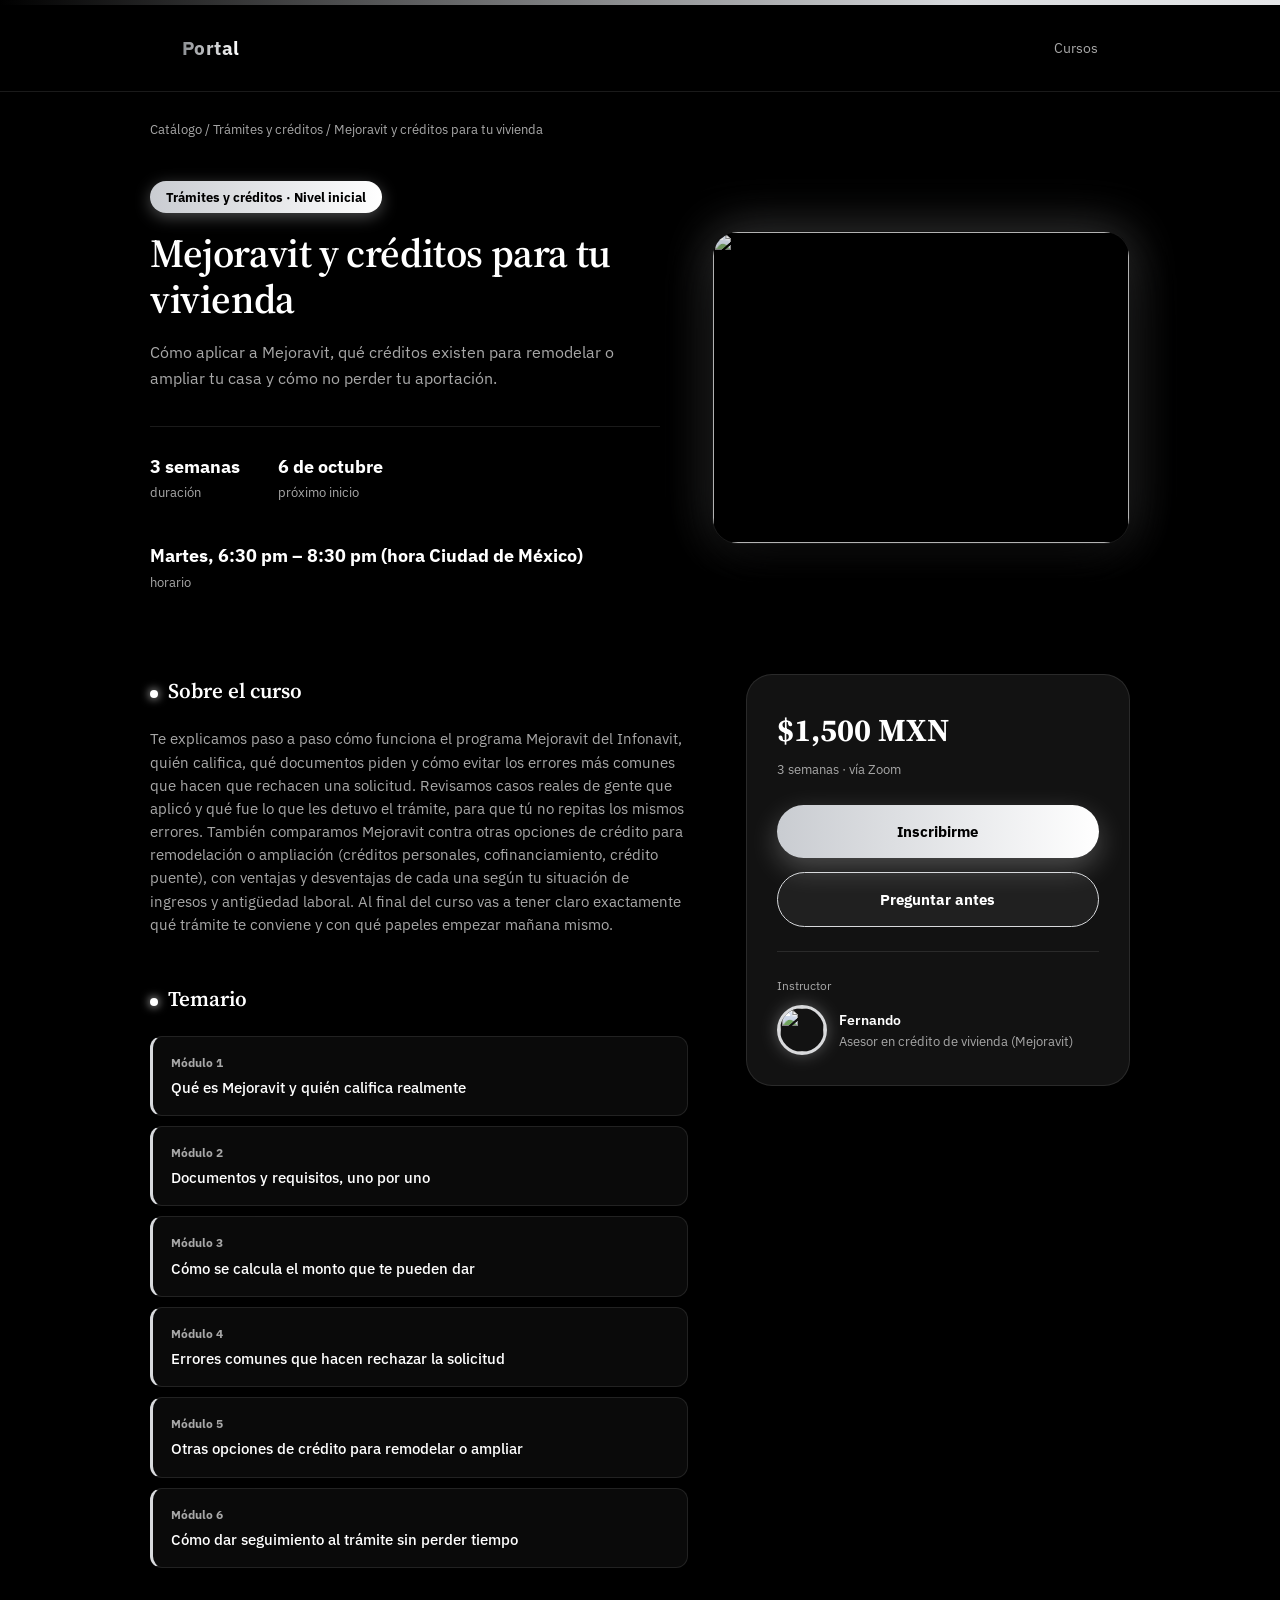
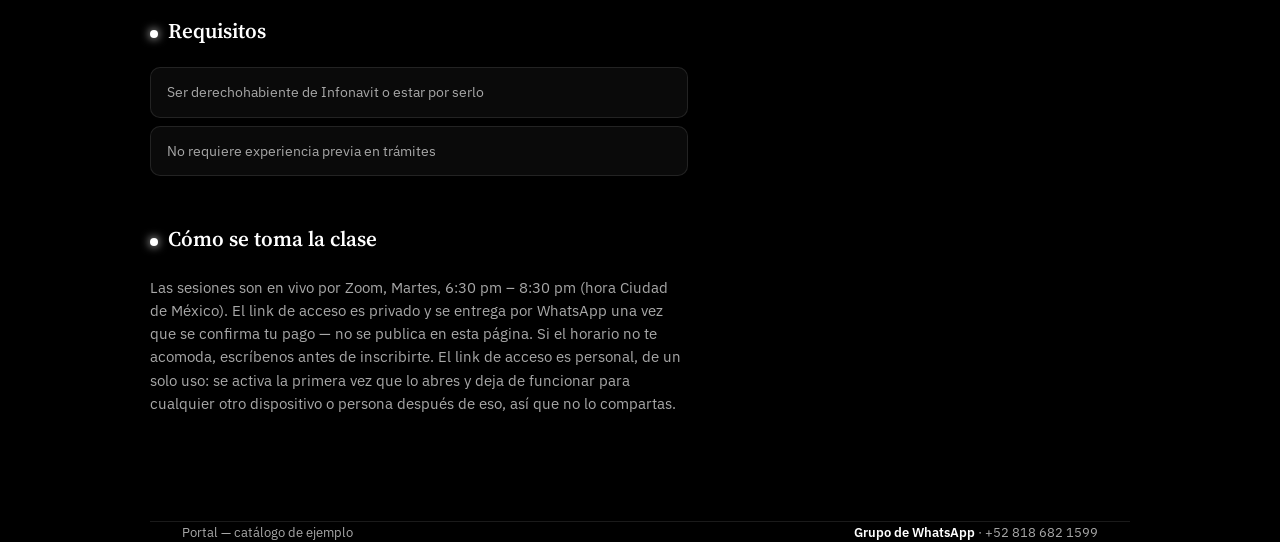
==== commit 15cced82: "new actulization" ====
--- a/cursos/01-mejoravit-creditos.html
+++ b/cursos/01-mejoravit-creditos.html
@@ -8,7 +8,7 @@
 <link href="https://fonts.googleapis.com/css2?family=Source+Serif+4:opsz,wght@8..60,400;8..60,500;8..60,600&family=IBM+Plex+Sans:wght@400;500&display=swap" rel="stylesheet">
 <link rel="stylesheet" href="../style.css">
 </head>
-<body style="--accent:#5B9BFF;--accent-soft:rgba(91,155,255,0.10);--glow:rgba(91,155,255,0.35);">
+<body style="--accent:#D8DADD;--accent-soft:rgba(216,218,221,0.08);--glow:rgba(216,218,221,0.35);">
 <div class="topbar"></div>
 
 <header>
--- a/style.css
+++ b/style.css
@@ -1,24 +1,20 @@
 :root{
-  --bg:#0B0D10;
-  --bg-2:#101317;
-  --ink:#F4F5F7;
-  --ink-soft:#9BA2AC;
-  --line:rgba(255,255,255,0.09);
-  --panel:rgba(255,255,255,0.035);
-  --accent:#5B9BFF;
-  --accent-soft:rgba(91,155,255,0.10);
-  --glow:rgba(91,155,255,0.35);
+  --bg:#000000;
+  --bg-2:#121212;
+  --ink:#F2F2F2;
+  --ink-soft:#A8A8A8;
+  --line:rgba(255,255,255,0.10);
+  --panel:rgba(255,255,255,0.04);
+  --accent:#D8DADD;
+  --accent-soft:rgba(216,218,221,0.08);
+  --glow:rgba(216,218,221,0.35);
   --radius:18px;
   --radius-lg:26px;
 }
 *{box-sizing:border-box;margin:0;padding:0;}
 html{scroll-behavior:smooth;}
 body{
-  background:
-    radial-gradient(760px 460px at 12% -8%, rgba(91,155,255,0.14), transparent 60%),
-    radial-gradient(820px 520px at 100% 10%, rgba(184,140,255,0.10), transparent 60%),
-    radial-gradient(700px 500px at 50% 100%, rgba(255,194,76,0.06), transparent 60%),
-    var(--bg);
+  background:var(--bg);
   color:var(--ink);
   font-family:'IBM Plex Sans',sans-serif;
   line-height:1.6;
@@ -29,17 +25,17 @@
 img{display:block;width:100%;height:100%;object-fit:cover;}
 .wrap{max-width:980px;margin:0 auto;padding:0 32px;position:relative;}
 
-.topbar{height:5px;background:linear-gradient(90deg,#5B9BFF,#2DD4BF,#FFC24C,#B88CFF,#5B9BFF);background-size:300% 100%;animation:flow 7s linear infinite;}
+.topbar{height:5px;background:linear-gradient(90deg,#000,#D8DADD,#fff,#D8DADD,#000);background-size:300% 100%;animation:flow 5s linear infinite;}
 @keyframes flow{0%{background-position:0% 0;}100%{background-position:300% 0;}}
 
-header{padding:28px 0;border-bottom:1px solid var(--line);position:sticky;top:0;z-index:50;backdrop-filter:blur(14px);background:rgba(11,13,16,0.72);}
+header{padding:28px 0;border-bottom:1px solid var(--line);position:sticky;top:0;z-index:50;backdrop-filter:blur(14px);background:rgba(0,0,0,0.75);}
 .brandline{display:flex;justify-content:space-between;align-items:center;flex-wrap:wrap;gap:14px;}
 .brand{
-  font-size:19px;font-weight:800;letter-spacing:0.01em;text-decoration:none;
-  background:linear-gradient(90deg,#5B9BFF,#B88CFF,#FFC24C);
+  font-size:19px;font-weight:800;letter-spacing:0.02em;text-decoration:none;
+  background:linear-gradient(90deg,#8c8f93,#ffffff,#8c8f93);
   background-size:200% auto;
   -webkit-background-clip:text;background-clip:text;color:transparent;
-  animation:shine 6s ease-in-out infinite;
+  animation:shine 3.5s ease-in-out infinite;
 }
 @keyframes shine{0%,100%{background-position:0% center;}50%{background-position:100% center;}}
 nav{display:flex;gap:28px;font-size:14px;color:var(--ink-soft);}
@@ -49,12 +45,13 @@
 /* ---- hero ---- */
 .hero{padding:100px 0 84px;position:relative;overflow:hidden;}
 .hero::before, .hero::after{
-  content:"";position:absolute;border-radius:50%;filter:blur(70px);opacity:0.55;z-index:0;
-  animation:drift 11s ease-in-out infinite alternate;
-}
-.hero::before{width:380px;height:380px;background:#5B9BFF;top:-160px;right:-100px;}
-.hero::after{width:320px;height:320px;background:#B88CFF;bottom:-140px;left:-80px;animation-delay:2.5s;}
-@keyframes drift{from{transform:translate(0,0) scale(1);}to{transform:translate(24px,-20px) scale(1.1);}}
+  content:"";position:absolute;border-radius:50%;filter:blur(80px);opacity:0.10;z-index:0;
+  background:#fff;
+  animation:drift 6s ease-in-out infinite alternate;
+}
+.hero::before{width:380px;height:380px;top:-160px;right:-100px;}
+.hero::after{width:320px;height:320px;bottom:-140px;left:-80px;animation-delay:1s;animation-duration:7s;}
+@keyframes drift{from{transform:translate(0,0) scale(1);}to{transform:translate(30px,-26px) scale(1.15);}}
 .hero > *{position:relative;z-index:1;}
 h1{
   font-family:'Source Serif 4',serif;
@@ -69,143 +66,156 @@
 .hero-meta{margin-top:48px;display:flex;gap:56px;flex-wrap:wrap;}
 .hero-meta div{font-size:13px;color:var(--ink-soft);}
 .hero-meta strong{
-  display:block;font-size:26px;font-weight:700;margin-bottom:2px;
-  background:linear-gradient(90deg,#5B9BFF,#B88CFF);
-  -webkit-background-clip:text;background-clip:text;color:transparent;
-}
+  display:block;font-size:26px;font-weight:700;margin-bottom:2px;color:#fff;
+  text-shadow:0 0 18px rgba(255,255,255,0.5);
+  animation:glow-pulse 2s ease-in-out infinite;
+}
+@keyframes glow-pulse{0%,100%{text-shadow:0 0 6px rgba(255,255,255,0.25);}50%{text-shadow:0 0 22px rgba(255,255,255,0.7);}}
 
 /* ---- categorías ---- */
 .category{
   padding:46px 34px;margin:30px 0;border-radius:var(--radius-lg);
-  background:var(--accent-soft);
-  border:1px solid rgba(255,255,255,0.06);
+  background:var(--panel);
+  border:1px solid var(--line);
   position:relative;overflow:hidden;
 }
 .cat-head{margin-bottom:32px;display:flex;align-items:center;gap:12px;}
-.cat-dot{width:12px;height:12px;border-radius:50%;background:var(--accent);flex:none;box-shadow:0 0 0 6px var(--glow), 0 0 18px var(--accent);animation:pulse 2.4s ease-in-out infinite;}
-@keyframes pulse{0%,100%{opacity:1;}50%{opacity:0.55;}}
+.cat-dot{width:12px;height:12px;border-radius:50%;background:var(--accent);flex:none;box-shadow:0 0 0 6px var(--glow), 0 0 18px #fff;animation:pulse 1.4s ease-in-out infinite;}
+@keyframes pulse{0%,100%{opacity:1;transform:scale(1);}50%{opacity:0.5;transform:scale(1.3);}}
 .cat-title{font-family:'Source Serif 4',serif;font-weight:600;font-size:26px;color:#fff;}
 .cat-count{font-size:13px;color:var(--ink-soft);margin-top:4px;}
 
 .grid{display:grid;grid-template-columns:repeat(2,1fr);gap:22px;}
 .card{
   background:var(--bg-2);
-  border:1px solid rgba(255,255,255,0.07);
+  border:1px solid var(--line);
   display:flex;flex-direction:column;
   border-radius:var(--radius);
-  box-shadow:0 10px 30px rgba(0,0,0,0.35);
+  box-shadow:0 10px 30px rgba(0,0,0,0.6);
   overflow:hidden;
-  transition:transform .35s cubic-bezier(.2,.8,.2,1), box-shadow .35s ease, border-color .35s ease;
-}
-.card:hover{transform:translateY(-8px) scale(1.015);box-shadow:0 22px 48px rgba(0,0,0,0.5), 0 0 0 1px var(--glow), 0 0 40px var(--glow);border-color:var(--accent);}
-.card-img{aspect-ratio:16/10;background:var(--panel);overflow:hidden;position:relative;filter:saturate(1.25) contrast(1.08) brightness(0.94);}
-.card-img::after{content:"";position:absolute;inset:0;background:linear-gradient(180deg,transparent 40%, rgba(0,0,0,0.55) 100%);}
-.card-img img{transition:transform .6s ease;}
-.card:hover .card-img img{transform:scale(1.1);}
+  transition:transform .3s cubic-bezier(.2,.8,.2,1), box-shadow .3s ease, border-color .3s ease;
+  animation:card-in .6s ease both;
+}
+.grid .card:nth-child(1){animation-delay:.05s;}
+.grid .card:nth-child(2){animation-delay:.2s;}
+@keyframes card-in{from{opacity:0;transform:translateY(24px);}to{opacity:1;transform:translateY(0);}}
+.card:hover{transform:translateY(-10px) scale(1.02);box-shadow:0 26px 54px rgba(0,0,0,0.7), 0 0 0 1px var(--glow), 0 0 46px var(--glow);border-color:#fff;}
+.card-img{aspect-ratio:16/10;background:var(--panel);overflow:hidden;position:relative;filter:grayscale(60%) contrast(1.1) brightness(0.9);}
+.card-img::after{content:"";position:absolute;inset:0;background:linear-gradient(180deg,transparent 35%, rgba(0,0,0,0.7) 100%);}
+.card-img img{transition:transform .6s ease, filter .4s ease;}
+.card:hover .card-img img{transform:scale(1.14) rotate(0.3deg);filter:grayscale(20%);}
 .card-body{padding:24px;flex:1;display:flex;flex-direction:column;}
 .card-title{font-family:'Source Serif 4',serif;font-size:18.5px;font-weight:600;margin-bottom:8px;color:#fff;}
 .card-desc{font-size:13.5px;color:var(--ink-soft);flex:1;margin-bottom:20px;}
 .card-foot{display:flex;justify-content:space-between;align-items:flex-end;}
-.price{font-size:18px;font-weight:700;color:var(--accent);}
+.price{font-size:18px;font-weight:700;color:#fff;}
 .duration{font-size:12px;color:var(--ink-soft);margin-top:2px;}
 .btn{
-  font-size:12.5px;font-weight:700;color:#0B0D10;text-decoration:none;
-  background:var(--accent);padding:9px 18px;border-radius:999px;
+  font-size:12.5px;font-weight:700;color:#000;text-decoration:none;
+  background:linear-gradient(90deg,#c9ccd1,#fff,#c9ccd1);
+  background-size:200% auto;
+  padding:9px 18px;border-radius:999px;
   box-shadow:0 4px 16px var(--glow);
-  transition:transform .2s ease, box-shadow .2s ease;
-}
-.card:hover .btn{transform:translateY(-2px);box-shadow:0 10px 24px var(--glow);}
+  transition:transform .2s ease, box-shadow .2s ease, background-position .4s ease;
+}
+.card:hover .btn{transform:translateY(-2px);box-shadow:0 10px 24px var(--glow);background-position:100% center;}
 a.card-link{text-decoration:none;}
 
 .cta{
   margin:40px 0;padding:56px 44px;border-radius:var(--radius-lg);
-  background:linear-gradient(120deg,#1a2b4d,#2e1f4d);
-  border:1px solid rgba(255,255,255,0.08);
+  background:var(--bg-2);
+  border:1px solid var(--line);
   position:relative;overflow:hidden;
   display:flex;justify-content:space-between;align-items:center;flex-wrap:wrap;gap:26px;
-  box-shadow:0 24px 60px rgba(0,0,0,0.45);
-}
-.cta::before{content:"";position:absolute;width:260px;height:260px;background:#5B9BFF;filter:blur(90px);opacity:0.35;top:-100px;right:-60px;border-radius:50%;}
+  box-shadow:0 24px 60px rgba(0,0,0,0.6);
+}
+.cta::before{content:"";position:absolute;width:280px;height:280px;background:#fff;filter:blur(100px);opacity:0.08;top:-100px;right:-60px;border-radius:50%;animation:drift 8s ease-in-out infinite alternate;}
 .cta-text{position:relative;z-index:1;font-family:'Source Serif 4',serif;font-weight:500;font-size:24px;max-width:440px;line-height:1.3;color:#fff;}
 .btn-primary{
   position:relative;z-index:1;
-  display:inline-block;background:linear-gradient(90deg,#5B9BFF,#B88CFF);color:#0B0D10;
+  display:inline-block;background:linear-gradient(90deg,#c9ccd1,#fff,#c9ccd1);
+  background-size:200% auto;
+  color:#000;
   text-decoration:none;padding:15px 30px;font-size:14.5px;font-weight:700;
-  border-radius:999px;transition:transform .2s ease, box-shadow .2s ease;
-  box-shadow:0 10px 28px rgba(91,155,255,0.4);
-}
-.btn-primary:hover{transform:translateY(-2px) scale(1.03);box-shadow:0 14px 36px rgba(91,155,255,0.55);}
-.btn-primary:active{transform:scale(0.97);}
+  border-radius:999px;transition:transform .2s ease, box-shadow .2s ease, background-position .5s ease;
+  box-shadow:0 10px 28px rgba(255,255,255,0.25);
+  animation:shimmer 3s linear infinite;
+}
+@keyframes shimmer{0%{background-position:0% center;}100%{background-position:200% center;}}
+.btn-primary:hover{transform:translateY(-2px) scale(1.04);box-shadow:0 16px 38px rgba(255,255,255,0.4);}
+.btn-primary:active{transform:scale(0.96);}
 
 footer{padding:34px 0 50px;font-size:12.5px;color:var(--ink-soft);display:flex;justify-content:space-between;flex-wrap:wrap;gap:10px;border-top:1px solid var(--line);}
-footer a{color:var(--accent);text-decoration:none;font-weight:600;}
+footer a{color:#fff;text-decoration:none;font-weight:600;}
 
 /* ---- course detail page ---- */
 .breadcrumb{font-size:13px;color:var(--ink-soft);padding:28px 0 0;}
 .breadcrumb a{text-decoration:none;color:var(--ink-soft);}
-.breadcrumb a:hover{color:var(--accent);}
+.breadcrumb a:hover{color:#fff;}
 
 .course-hero{padding:40px 0 56px;display:grid;grid-template-columns:1.1fr 0.9fr;gap:52px;align-items:center;}
 .course-hero-img{
-  aspect-ratio:4/3;overflow:hidden;filter:saturate(1.25) contrast(1.08) brightness(0.95);
-  border-radius:var(--radius-lg);box-shadow:0 24px 60px rgba(0,0,0,0.5), 0 0 50px var(--glow);
-  border:1px solid rgba(255,255,255,0.08);
-}
+  aspect-ratio:4/3;overflow:hidden;filter:grayscale(55%) contrast(1.1) brightness(0.9);
+  border-radius:var(--radius-lg);box-shadow:0 24px 60px rgba(0,0,0,0.7), 0 0 50px var(--glow);
+  border:1px solid var(--line);
+  animation:float 4s ease-in-out infinite;
+}
+@keyframes float{0%,100%{transform:translateY(0);}50%{transform:translateY(-10px);}}
 .course-eyebrow{
-  display:inline-block;font-size:12.5px;font-weight:700;color:#0B0D10;
-  background:var(--accent);padding:6px 16px;border-radius:999px;margin-bottom:18px;
+  display:inline-block;font-size:12.5px;font-weight:700;color:#000;
+  background:linear-gradient(90deg,#c9ccd1,#fff,#c9ccd1);
+  background-size:200% auto;
+  padding:6px 16px;border-radius:999px;margin-bottom:18px;
   box-shadow:0 4px 16px var(--glow);
+  animation:shimmer 3s linear infinite;
 }
 .course-hero h1{font-size:clamp(29px,3.8vw,40px);max-width:none;color:#fff;}
 .course-hero-sub{margin-top:18px;font-size:16px;color:var(--ink-soft);}
 
 .course-facts{display:flex;gap:38px;flex-wrap:wrap;margin-top:34px;padding-top:26px;border-top:1px solid var(--line);}
 .course-facts div{font-size:13px;color:var(--ink-soft);}
-.course-facts strong{display:block;font-size:18px;font-weight:700;color:var(--accent);margin-bottom:2px;}
+.course-facts strong{display:block;font-size:18px;font-weight:700;color:#fff;margin-bottom:2px;}
 
 .detail-body{padding:24px 0 60px;display:grid;grid-template-columns:1.4fr 1fr;gap:58px;}
 .detail-main h2{font-family:'Source Serif 4',serif;font-weight:600;font-size:21px;margin-bottom:20px;color:#fff;}
-.detail-main h2::before{content:"";display:inline-block;width:8px;height:8px;border-radius:50%;background:var(--accent);margin-right:10px;box-shadow:0 0 10px var(--accent);}
+.detail-main h2::before{content:"";display:inline-block;width:8px;height:8px;border-radius:50%;background:#fff;margin-right:10px;box-shadow:0 0 10px #fff;animation:pulse 1.4s ease-in-out infinite;}
 .detail-main section{margin-bottom:46px;}
 .detail-main p{font-size:14.5px;color:var(--ink-soft);margin-bottom:14px;}
 
 .module{
-  background:var(--panel);border:1px solid rgba(255,255,255,0.06);
+  background:var(--panel);border:1px solid var(--line);
   border-left:3px solid var(--accent);
   border-radius:12px;padding:16px 18px;margin-bottom:10px;
-  transition:transform .25s ease, background .25s ease;
-}
-.module:hover{transform:translateX(6px);background:var(--accent-soft);}
-.module-num{font-size:12px;font-weight:700;color:var(--accent);margin-bottom:4px;}
+  transition:transform .25s ease, background .25s ease, border-color .25s ease;
+}
+.module:hover{transform:translateX(8px);background:var(--accent-soft);border-left-color:#fff;}
+.module-num{font-size:12px;font-weight:700;color:var(--ink-soft);margin-bottom:4px;}
 .module-title{font-size:14.5px;font-weight:500;color:#fff;}
 
 .req-list{list-style:none;}
-.req-list li{font-size:14px;color:var(--ink-soft);padding:13px 16px;border-radius:10px;margin-bottom:8px;background:var(--panel);border:1px solid rgba(255,255,255,0.06);}
+.req-list li{font-size:14px;color:var(--ink-soft);padding:13px 16px;border-radius:10px;margin-bottom:8px;background:var(--panel);border:1px solid var(--line);transition:background .2s ease;}
+.req-list li:hover{background:var(--accent-soft);}
 
 .side-panel{
-  background:var(--bg-2);border:1px solid rgba(255,255,255,0.09);
+  background:var(--bg-2);border:1px solid var(--line);
   border-radius:var(--radius-lg);padding:30px;height:fit-content;position:sticky;top:96px;
-  box-shadow:0 20px 50px rgba(0,0,0,0.45);
-}
-.side-price{font-family:'Source Serif 4',serif;font-size:32px;margin-bottom:4px;color:var(--accent);font-weight:700;}
+  box-shadow:0 20px 50px rgba(0,0,0,0.6);
+}
+.side-price{font-family:'Source Serif 4',serif;font-size:32px;margin-bottom:4px;color:#fff;font-weight:700;}
 .side-duration{font-size:13px;color:var(--ink-soft);margin-bottom:24px;}
 .side-panel .btn-primary{
   display:block;text-align:center;width:100%;margin-bottom:14px;
-  background:linear-gradient(90deg,var(--accent),#B88CFF);color:#0B0D10;
-  box-shadow:0 10px 28px var(--glow);
-}
-.instructor{margin-top:24px;padding-top:24px;border-top:1px solid rgba(255,255,255,0.08);}
+}
+.instructor{margin-top:24px;padding-top:24px;border-top:1px solid var(--line);}
 .instructor-label{font-size:12px;color:var(--ink-soft);margin-bottom:10px;}
 .instructor-row{display:flex;gap:12px;align-items:center;}
-.instructor-photo{width:50px;height:50px;border-radius:50%;overflow:hidden;flex:none;border:3px solid var(--accent);box-shadow:0 0 16px var(--glow);}
+.instructor-photo{width:50px;height:50px;border-radius:50%;overflow:hidden;flex:none;border:3px solid var(--accent);box-shadow:0 0 16px var(--glow);filter:grayscale(40%);}
 .instructor-name{font-size:14px;font-weight:600;color:#fff;}
 .instructor-role{font-size:12.5px;color:var(--ink-soft);}
 
 /* ---- animaciones de entrada ---- */
-.reveal{opacity:0;transform:translateY(26px) scale(0.985);transition:opacity .7s cubic-bezier(.2,.8,.2,1), transform .7s cubic-bezier(.2,.8,.2,1);}
+.reveal{opacity:0;transform:translateY(26px) scale(0.985);transition:opacity .6s cubic-bezier(.2,.8,.2,1), transform .6s cubic-bezier(.2,.8,.2,1);}
 .reveal.is-visible{opacity:1;transform:translateY(0) scale(1);}
-.grid .reveal:nth-child(1){transition-delay:.05s;}
-.grid .reveal:nth-child(2){transition-delay:.18s;}
 
 /* ---- deterrente parcial de copia (no bloquea capturas de pantalla) ---- */
 body{-webkit-user-select:none;-moz-user-select:none;user-select:none;-webkit-touch-callout:none;}
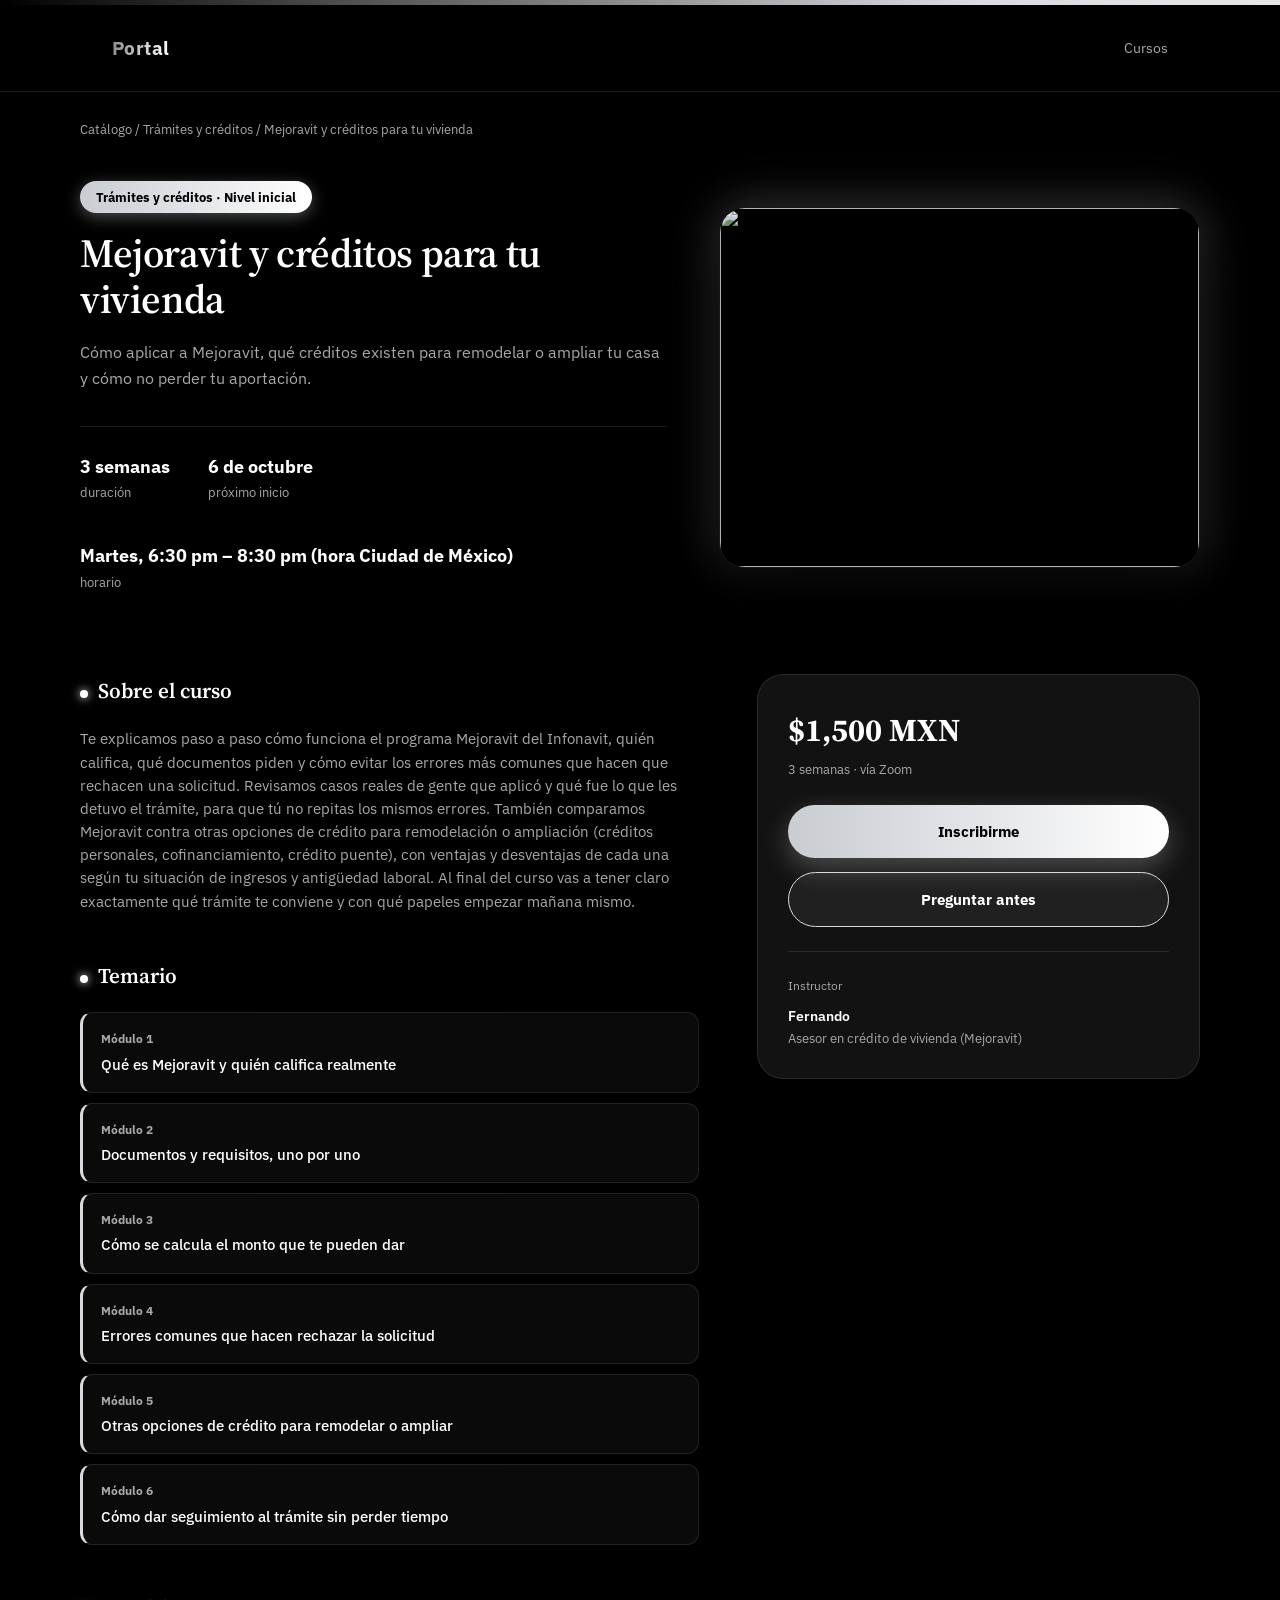
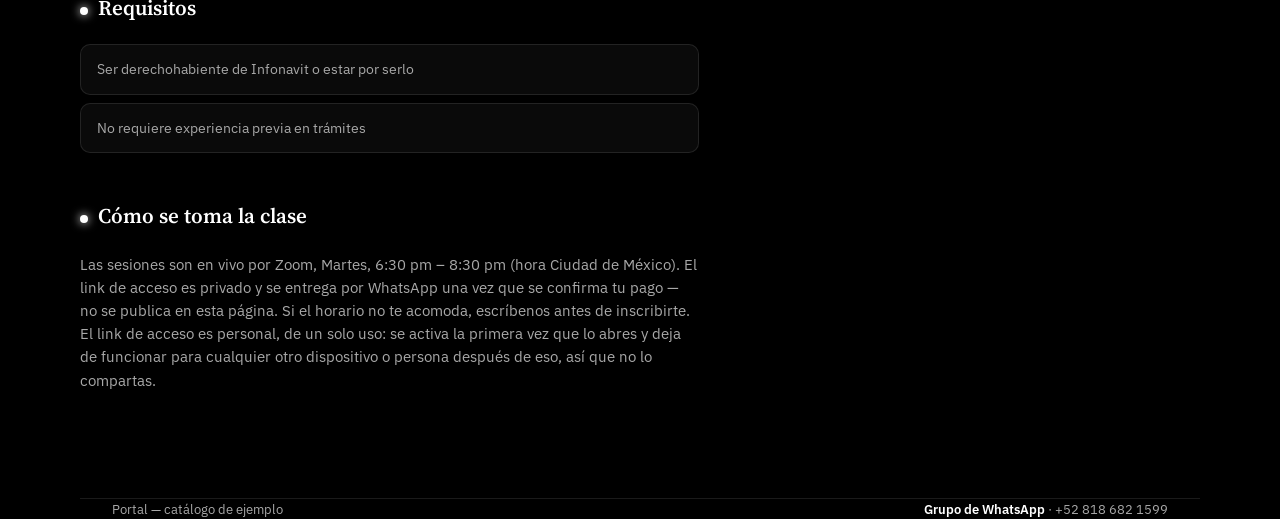
==== commit b2cda99f: "another one actu" ====
--- a/cursos/01-mejoravit-creditos.html
+++ b/cursos/01-mejoravit-creditos.html
@@ -92,7 +92,6 @@
     <div class="instructor">
       <div class="instructor-label">Instructor</div>
       <div class="instructor-row">
-        <div class="instructor-photo"><img src="https://i.pravatar.cc/88?u=mejoravit-creditos" alt=""></div>
         <div>
           <div class="instructor-name">Fernando</div>
           <div class="instructor-role">Asesor en crédito de vivienda (Mejoravit)</div>
--- a/style.css
+++ b/style.css
@@ -23,7 +23,7 @@
 }
 a{color:inherit;}
 img{display:block;width:100%;height:100%;object-fit:cover;}
-.wrap{max-width:980px;margin:0 auto;padding:0 32px;position:relative;}
+.wrap{max-width:1120px;margin:0 auto;padding:0 32px;position:relative;}
 
 .topbar{height:5px;background:linear-gradient(90deg,#000,#D8DADD,#fff,#D8DADD,#000);background-size:300% 100%;animation:flow 5s linear infinite;}
 @keyframes flow{0%{background-position:0% 0;}100%{background-position:300% 0;}}
@@ -74,7 +74,7 @@
 
 /* ---- categorías ---- */
 .category{
-  padding:46px 34px;margin:30px 0;border-radius:var(--radius-lg);
+  padding:46px 34px;margin-top:30px;margin-bottom:30px;border-radius:var(--radius-lg);
   background:var(--panel);
   border:1px solid var(--line);
   position:relative;overflow:hidden;
@@ -85,7 +85,7 @@
 .cat-title{font-family:'Source Serif 4',serif;font-weight:600;font-size:26px;color:#fff;}
 .cat-count{font-size:13px;color:var(--ink-soft);margin-top:4px;}
 
-.grid{display:grid;grid-template-columns:repeat(2,1fr);gap:22px;}
+.grid{display:grid;grid-template-columns:repeat(auto-fit, minmax(280px, 1fr));gap:22px;}
 .card{
   background:var(--bg-2);
   border:1px solid var(--line);
@@ -95,11 +95,14 @@
   overflow:hidden;
   transition:transform .3s cubic-bezier(.2,.8,.2,1), box-shadow .3s ease, border-color .3s ease;
   animation:card-in .6s ease both;
+  will-change:transform;
 }
 .grid .card:nth-child(1){animation-delay:.05s;}
-.grid .card:nth-child(2){animation-delay:.2s;}
-@keyframes card-in{from{opacity:0;transform:translateY(24px);}to{opacity:1;transform:translateY(0);}}
-.card:hover{transform:translateY(-10px) scale(1.02);box-shadow:0 26px 54px rgba(0,0,0,0.7), 0 0 0 1px var(--glow), 0 0 46px var(--glow);border-color:#fff;}
+.grid .card:nth-child(2){animation-delay:.18s;}
+.grid .card:nth-child(3){animation-delay:.30s;}
+.grid .card:nth-child(4){animation-delay:.42s;}
+@keyframes card-in{from{opacity:0;transform:translateY(28px) scale(0.97);}to{opacity:1;transform:translateY(0) scale(1);}}
+.card:hover{transform:perspective(800px) rotateX(2deg) translateY(-10px) scale(1.02);box-shadow:0 26px 54px rgba(0,0,0,0.7), 0 0 0 1px var(--glow), 0 0 46px var(--glow);border-color:#fff;}
 .card-img{aspect-ratio:16/10;background:var(--panel);overflow:hidden;position:relative;filter:grayscale(60%) contrast(1.1) brightness(0.9);}
 .card-img::after{content:"";position:absolute;inset:0;background:linear-gradient(180deg,transparent 35%, rgba(0,0,0,0.7) 100%);}
 .card-img img{transition:transform .6s ease, filter .4s ease;}
@@ -209,7 +212,6 @@
 .instructor{margin-top:24px;padding-top:24px;border-top:1px solid var(--line);}
 .instructor-label{font-size:12px;color:var(--ink-soft);margin-bottom:10px;}
 .instructor-row{display:flex;gap:12px;align-items:center;}
-.instructor-photo{width:50px;height:50px;border-radius:50%;overflow:hidden;flex:none;border:3px solid var(--accent);box-shadow:0 0 16px var(--glow);filter:grayscale(40%);}
 .instructor-name{font-size:14px;font-weight:600;color:#fff;}
 .instructor-role{font-size:12.5px;color:var(--ink-soft);}
 
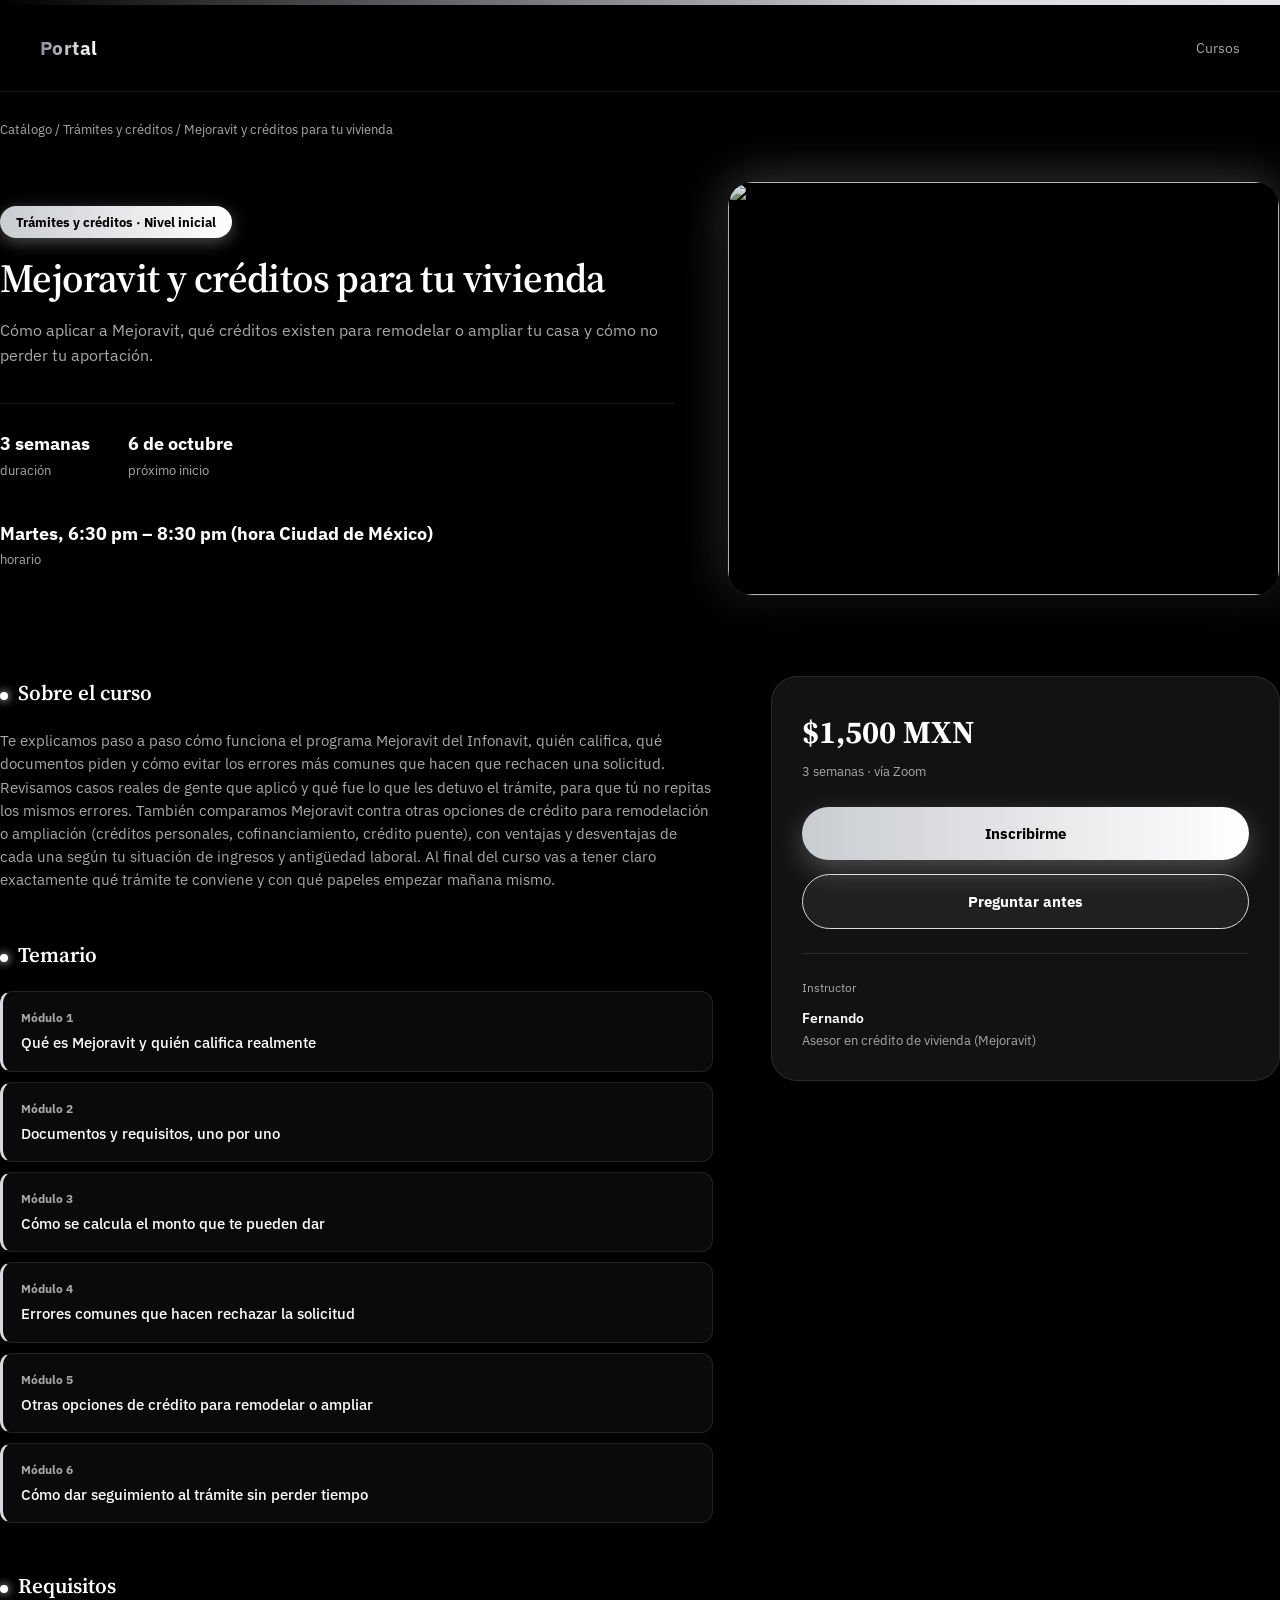
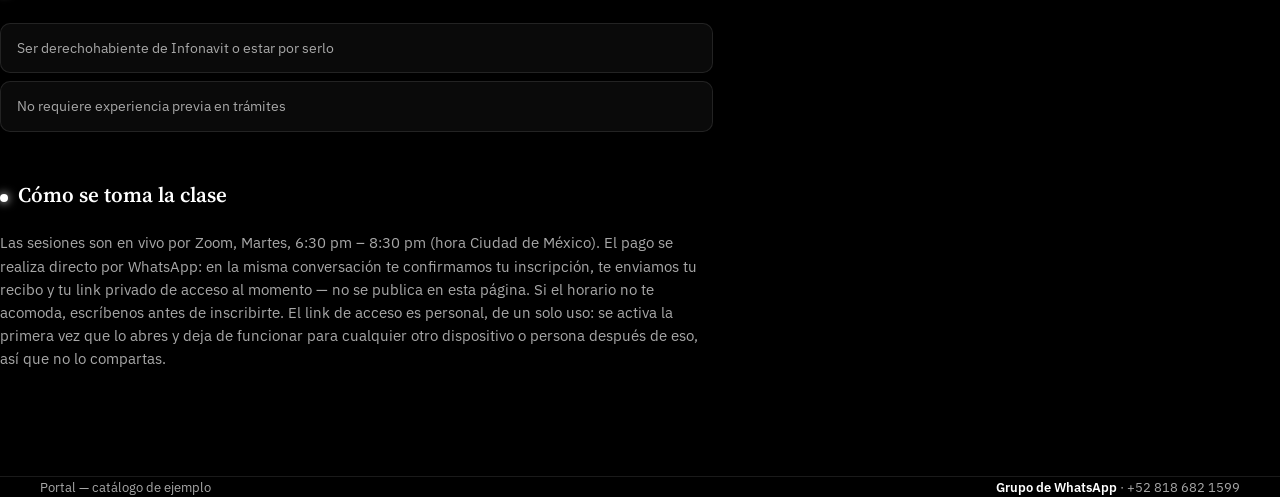
==== commit 5c99466c: "otra mas de flujos" ====
--- a/cursos/01-mejoravit-creditos.html
+++ b/cursos/01-mejoravit-creditos.html
@@ -80,14 +80,14 @@
     </section>
     <section class="reveal">
       <h2>Cómo se toma la clase</h2>
-      <p>Las sesiones son en vivo por Zoom, Martes, 6:30 pm – 8:30 pm (hora Ciudad de México). El link de acceso es privado y se entrega por WhatsApp una vez que se confirma tu pago — no se publica en esta página. Si el horario no te acomoda, escríbenos antes de inscribirte. El link de acceso es personal, de un solo uso: se activa la primera vez que lo abres y deja de funcionar para cualquier otro dispositivo o persona después de eso, así que no lo compartas.</p>
+      <p>Las sesiones son en vivo por Zoom, Martes, 6:30 pm – 8:30 pm (hora Ciudad de México). El pago se realiza directo por WhatsApp: en la misma conversación te confirmamos tu inscripción, te enviamos tu recibo y tu link privado de acceso al momento — no se publica en esta página. Si el horario no te acomoda, escríbenos antes de inscribirte. El link de acceso es personal, de un solo uso: se activa la primera vez que lo abres y deja de funcionar para cualquier otro dispositivo o persona después de eso, así que no lo compartas.</p>
     </section>
   </div>
 
   <aside class="side-panel reveal">
     <div class="side-price">$1,500 MXN</div>
     <div class="side-duration">3 semanas · vía Zoom</div>
-    <a class="btn-primary" href="#">Inscribirme</a>
+    <a class="btn-primary" href="https://wa.me/528186821599?text=Hola%20Jennyfer%2C%20quiero%20inscribirme%20al%20curso%3A%20Mejoravit%20y%20cr%C3%A9ditos%20para%20tu%20vivienda" target="_blank" rel="noopener">Inscribirme</a>
     <a class="btn-primary" href="https://wa.me/528186821599?text=Hola%20Jennyfer%2C%20tengo%20una%20pregunta%20sobre%20el%20curso%3A%20Mejoravit%20y%20cr%C3%A9ditos%20para%20tu%20vivienda" target="_blank" rel="noopener" style="background:rgba(255,255,255,0.06);color:#fff;border:1px solid var(--accent);box-shadow:none;">Preguntar antes</a>
     <div class="instructor">
       <div class="instructor-label">Instructor</div>
--- a/style.css
+++ b/style.css
@@ -23,7 +23,7 @@
 }
 a{color:inherit;}
 img{display:block;width:100%;height:100%;object-fit:cover;}
-.wrap{max-width:1120px;margin:0 auto;padding:0 32px;position:relative;}
+.wrap{max-width:1320px;margin:0 auto;padding:0 40px;position:relative;}
 
 .topbar{height:5px;background:linear-gradient(90deg,#000,#D8DADD,#fff,#D8DADD,#000);background-size:300% 100%;animation:flow 5s linear infinite;}
 @keyframes flow{0%{background-position:0% 0;}100%{background-position:300% 0;}}
@@ -43,49 +43,56 @@
 nav a:hover{color:#fff;}
 
 /* ---- hero ---- */
-.hero{padding:100px 0 84px;position:relative;overflow:hidden;}
+.hero{padding:130px 0 100px;position:relative;overflow:hidden;}
 .hero::before, .hero::after{
   content:"";position:absolute;border-radius:50%;filter:blur(80px);opacity:0.10;z-index:0;
   background:#fff;
   animation:drift 6s ease-in-out infinite alternate;
 }
-.hero::before{width:380px;height:380px;top:-160px;right:-100px;}
-.hero::after{width:320px;height:320px;bottom:-140px;left:-80px;animation-delay:1s;animation-duration:7s;}
+.hero::before{width:480px;height:480px;top:-200px;right:-120px;}
+.hero::after{width:400px;height:400px;bottom:-180px;left:-100px;animation-delay:1s;animation-duration:7s;}
 @keyframes drift{from{transform:translate(0,0) scale(1);}to{transform:translate(30px,-26px) scale(1.15);}}
 .hero > *{position:relative;z-index:1;}
 h1{
   font-family:'Source Serif 4',serif;
   font-weight:600;
-  font-size:clamp(34px,5vw,52px);
-  line-height:1.14;
-  max-width:680px;
-  letter-spacing:-0.01em;
+  font-size:clamp(40px,6vw,68px);
+  line-height:1.1;
+  max-width:820px;
+  letter-spacing:-0.015em;
   color:#fff;
 }
-.hero-sub{margin-top:22px;max-width:490px;font-size:17px;color:var(--ink-soft);}
-.hero-meta{margin-top:48px;display:flex;gap:56px;flex-wrap:wrap;}
-.hero-meta div{font-size:13px;color:var(--ink-soft);}
+.hero-sub{margin-top:26px;max-width:560px;font-size:19px;color:var(--ink-soft);}
+.hero-meta{margin-top:54px;display:flex;gap:64px;flex-wrap:wrap;}
+.hero-meta div{font-size:14px;color:var(--ink-soft);}
 .hero-meta strong{
-  display:block;font-size:26px;font-weight:700;margin-bottom:2px;color:#fff;
+  display:block;font-size:34px;font-weight:700;margin-bottom:2px;color:#fff;
   text-shadow:0 0 18px rgba(255,255,255,0.5);
   animation:glow-pulse 2s ease-in-out infinite;
 }
 @keyframes glow-pulse{0%,100%{text-shadow:0 0 6px rgba(255,255,255,0.25);}50%{text-shadow:0 0 22px rgba(255,255,255,0.7);}}
 
 /* ---- categorías ---- */
-.category{
-  padding:46px 34px;margin-top:30px;margin-bottom:30px;border-radius:var(--radius-lg);
+/* ---- categorías: franja de ancho completo ---- */
+.category-band{
+  width:100%;padding:76px 0;
   background:var(--panel);
-  border:1px solid var(--line);
+  border-top:1px solid var(--line);
+  border-bottom:1px solid var(--line);
   position:relative;overflow:hidden;
 }
-.cat-head{margin-bottom:32px;display:flex;align-items:center;gap:12px;}
-.cat-dot{width:12px;height:12px;border-radius:50%;background:var(--accent);flex:none;box-shadow:0 0 0 6px var(--glow), 0 0 18px #fff;animation:pulse 1.4s ease-in-out infinite;}
+.category-band::before{
+  content:"";position:absolute;width:420px;height:420px;border-radius:50%;
+  background:#fff;opacity:0.03;filter:blur(90px);top:-180px;right:8%;
+  animation:drift 9s ease-in-out infinite alternate;
+}
+.cat-head{margin-bottom:40px;display:flex;align-items:center;gap:14px;}
+.cat-dot{width:14px;height:14px;border-radius:50%;background:var(--accent);flex:none;box-shadow:0 0 0 7px var(--glow), 0 0 20px #fff;animation:pulse 1.4s ease-in-out infinite;}
 @keyframes pulse{0%,100%{opacity:1;transform:scale(1);}50%{opacity:0.5;transform:scale(1.3);}}
-.cat-title{font-family:'Source Serif 4',serif;font-weight:600;font-size:26px;color:#fff;}
-.cat-count{font-size:13px;color:var(--ink-soft);margin-top:4px;}
-
-.grid{display:grid;grid-template-columns:repeat(auto-fit, minmax(280px, 1fr));gap:22px;}
+.cat-title{font-family:'Source Serif 4',serif;font-weight:600;font-size:32px;color:#fff;}
+.cat-count{font-size:14px;color:var(--ink-soft);margin-top:4px;}
+
+.grid{display:grid;grid-template-columns:repeat(auto-fill, minmax(320px, 400px));gap:28px;justify-content:start;}
 .card{
   background:var(--bg-2);
   border:1px solid var(--line);
@@ -103,15 +110,15 @@
 .grid .card:nth-child(4){animation-delay:.42s;}
 @keyframes card-in{from{opacity:0;transform:translateY(28px) scale(0.97);}to{opacity:1;transform:translateY(0) scale(1);}}
 .card:hover{transform:perspective(800px) rotateX(2deg) translateY(-10px) scale(1.02);box-shadow:0 26px 54px rgba(0,0,0,0.7), 0 0 0 1px var(--glow), 0 0 46px var(--glow);border-color:#fff;}
-.card-img{aspect-ratio:16/10;background:var(--panel);overflow:hidden;position:relative;filter:grayscale(60%) contrast(1.1) brightness(0.9);}
+.card-img{aspect-ratio:4/3;background:var(--panel);overflow:hidden;position:relative;filter:grayscale(60%) contrast(1.1) brightness(0.9);}
 .card-img::after{content:"";position:absolute;inset:0;background:linear-gradient(180deg,transparent 35%, rgba(0,0,0,0.7) 100%);}
 .card-img img{transition:transform .6s ease, filter .4s ease;}
 .card:hover .card-img img{transform:scale(1.14) rotate(0.3deg);filter:grayscale(20%);}
-.card-body{padding:24px;flex:1;display:flex;flex-direction:column;}
-.card-title{font-family:'Source Serif 4',serif;font-size:18.5px;font-weight:600;margin-bottom:8px;color:#fff;}
-.card-desc{font-size:13.5px;color:var(--ink-soft);flex:1;margin-bottom:20px;}
+.card-body{padding:28px;flex:1;display:flex;flex-direction:column;}
+.card-title{font-family:'Source Serif 4',serif;font-size:21px;font-weight:600;margin-bottom:10px;color:#fff;}
+.card-desc{font-size:14.5px;color:var(--ink-soft);flex:1;margin-bottom:22px;}
 .card-foot{display:flex;justify-content:space-between;align-items:flex-end;}
-.price{font-size:18px;font-weight:700;color:#fff;}
+.price{font-size:20px;font-weight:700;color:#fff;}
 .duration{font-size:12px;color:var(--ink-soft);margin-top:2px;}
 .btn{
   font-size:12.5px;font-weight:700;color:#000;text-decoration:none;
@@ -216,8 +223,11 @@
 .instructor-role{font-size:12.5px;color:var(--ink-soft);}
 
 /* ---- animaciones de entrada ---- */
-.reveal{opacity:0;transform:translateY(26px) scale(0.985);transition:opacity .6s cubic-bezier(.2,.8,.2,1), transform .6s cubic-bezier(.2,.8,.2,1);}
+.reveal{opacity:0;transform:translateY(46px) scale(0.96);transition:opacity .9s cubic-bezier(.16,1,.3,1), transform .9s cubic-bezier(.16,1,.3,1);}
 .reveal.is-visible{opacity:1;transform:translateY(0) scale(1);}
+.reveal-delay-1.is-visible{transition-delay:.12s;}
+.reveal-delay-2.is-visible{transition-delay:.24s;}
+.reveal-delay-3.is-visible{transition-delay:.36s;}
 
 /* ---- deterrente parcial de copia (no bloquea capturas de pantalla) ---- */
 body{-webkit-user-select:none;-moz-user-select:none;user-select:none;-webkit-touch-callout:none;}
@@ -233,7 +243,7 @@
   .grid{grid-template-columns:1fr;}
   nav{gap:18px;font-size:13px;}
   .cta{flex-direction:column;align-items:flex-start;padding:38px 26px;}
-  .category{padding:34px 20px;}
+  .category-band{padding:34px 0;}
 }
 @media (max-width:420px){
   .wrap{padding:0 20px;}
